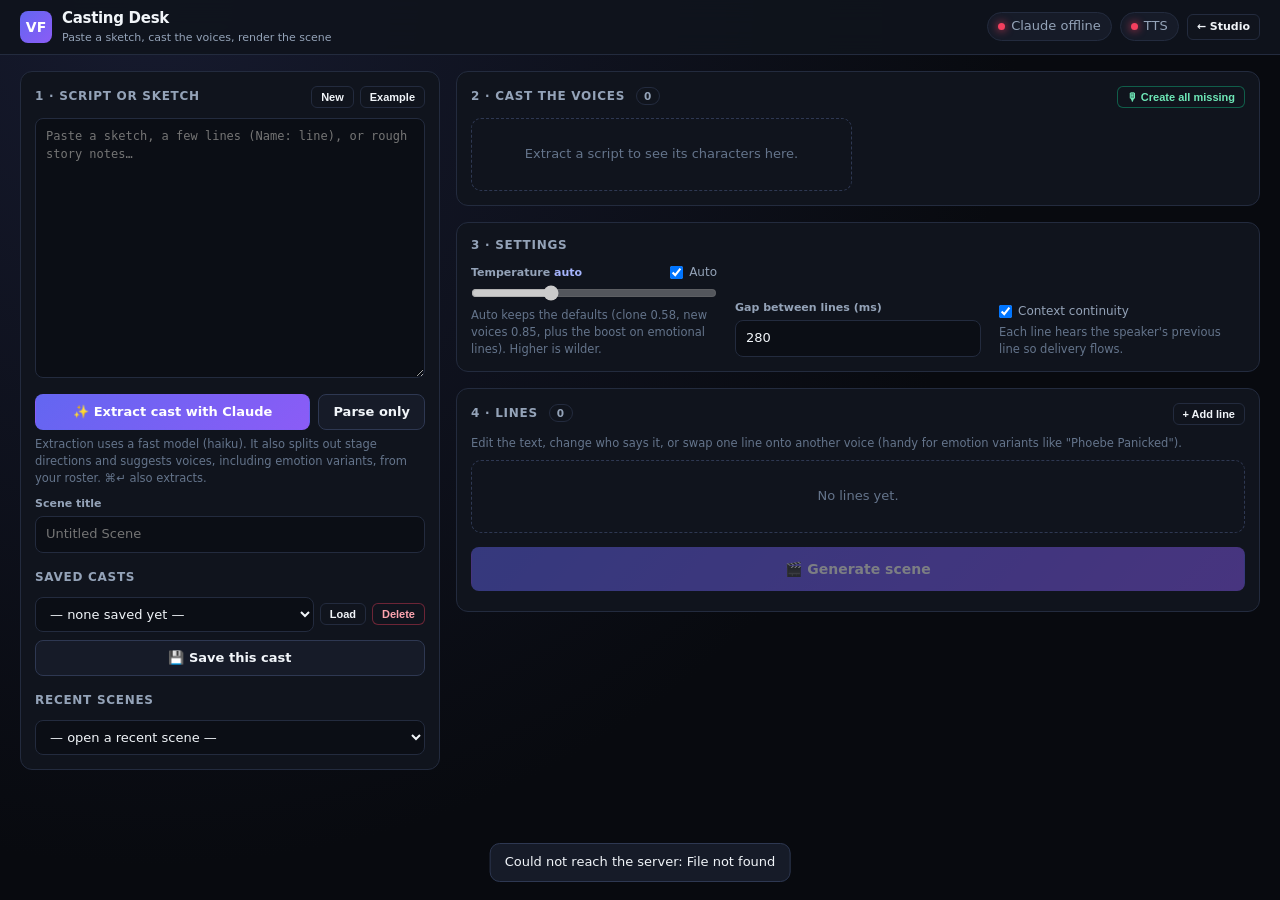
==== static/cast.html @ f184f30f "Casting Desk: pause/stop for previews, one preview at a time, mp4 clone input All play buttons share" ====
<!DOCTYPE html>
<html lang="en" class="dark">
<head>
  <meta charset="UTF-8" />
  <meta name="viewport" content="width=device-width, initial-scale=1.0" />
  <title>VoiceForge Casting Desk</title>
  <style>
    :root {
      --bg-base: #080a0f;
      --bg-panel: #10141d;
      --bg-card: #161b28;
      --bg-card-hover: #1c2233;
      --bg-input: #0b0e15;
      --border: #232b3e;
      --border-light: #2e3852;
      --text-main: #f1f5f9;
      --text-muted: #94a3b8;
      --text-dim: #64748b;
      --accent-indigo: #6366f1;
      --accent-violet: #8b5cf6;
      --accent-emerald: #10b981;
      --accent-amber: #f59e0b;
      --accent-rose: #f43f5e;
      --accent-cyan: #06b6d4;
    }
    * { box-sizing: border-box; margin: 0; padding: 0; }
    body {
      min-height: 100vh;
      font-family: -apple-system, BlinkMacSystemFont, "SF Pro Display", "Inter", system-ui, sans-serif;
      background: radial-gradient(circle at 12% 0%, #161a2e 0%, var(--bg-base) 60%) fixed;
      color: var(--text-main);
      font-size: 13px;
      line-height: 1.45;
      -webkit-font-smoothing: antialiased;
    }
    ::-webkit-scrollbar { width: 6px; height: 6px; }
    ::-webkit-scrollbar-thumb { background: #283147; border-radius: 999px; }

    header {
      position: sticky; top: 0; z-index: 40;
      min-height: 54px; display: flex; align-items: center; justify-content: space-between; gap: 12px;
      padding: 8px 20px; background: rgba(16, 20, 29, 0.92); backdrop-filter: blur(12px);
      border-bottom: 1px solid var(--border);
    }
    .brand { display: flex; align-items: center; gap: 10px; }
    .brand-icon {
      width: 32px; height: 32px; border-radius: 8px; display: flex; align-items: center; justify-content: center;
      background: linear-gradient(135deg, var(--accent-indigo), var(--accent-violet)); font-weight: 800; font-size: 14px; color: #fff;
    }
    .brand-title { font-size: 15px; font-weight: 700; letter-spacing: -0.02em; }
    .brand-sub { font-size: 11px; color: var(--text-muted); }
    .header-right { display: flex; align-items: center; gap: 8px; flex-wrap: wrap; justify-content: flex-end; }
    .pill {
      display: inline-flex; align-items: center; gap: 6px; padding: 4px 10px; border-radius: 999px;
      background: var(--bg-card); border: 1px solid var(--border); color: var(--text-muted); font-weight: 500; white-space: nowrap;
    }
    .dot { width: 7px; height: 7px; border-radius: 50%; background: var(--text-dim); }
    .dot.ok { background: var(--accent-emerald); box-shadow: 0 0 8px var(--accent-emerald); }
    .dot.bad { background: var(--accent-rose); box-shadow: 0 0 8px var(--accent-rose); }
    .dot.busy { background: var(--accent-amber); box-shadow: 0 0 8px var(--accent-amber); animation: pulse 0.8s infinite alternate; }
    @keyframes pulse { from { opacity: 0.35; } to { opacity: 1; } }

    main {
      display: grid; grid-template-columns: minmax(320px, 420px) 1fr; gap: 16px;
      padding: 16px 20px 96px; max-width: 1500px; margin: 0 auto;
    }
    @media (max-width: 900px) { main { grid-template-columns: 1fr; padding: 12px 16px 40px; } }
    .col { display: flex; flex-direction: column; gap: 16px; min-width: 0; }
    .panel { background: var(--bg-panel); border: 1px solid var(--border); border-radius: 12px; padding: 14px; }
    .panel-title {
      display: flex; align-items: center; justify-content: space-between; gap: 8px;
      font-size: 12px; font-weight: 700; text-transform: uppercase; letter-spacing: 0.06em; color: var(--text-muted); margin-bottom: 10px;
    }
    .sticky-col { position: sticky; top: 70px; }
    @media (max-width: 600px) { header { padding: 8px 16px; } .brand-sub { display: none; } }
    @media (max-width: 900px) { .sticky-col { position: static; } }

    textarea, input[type=text], input[type=number], select {
      width: 100%; background: var(--bg-input); border: 1px solid var(--border); color: var(--text-main);
      border-radius: 8px; padding: 8px 10px; font: inherit; outline: none;
    }
    textarea { resize: vertical; line-height: 1.5; }
    textarea:focus, input:focus, select:focus { border-color: var(--accent-indigo); }
    #scriptInput { min-height: 260px; font-family: ui-monospace, "SF Mono", Menlo, monospace; font-size: 12px; }
    label.field { display: block; font-size: 11px; color: var(--text-muted); margin: 10px 0 4px; font-weight: 600; }

    .btn {
      display: inline-flex; align-items: center; justify-content: center; gap: 6px; padding: 8px 14px; border-radius: 8px;
      font: inherit; font-weight: 600; cursor: pointer; border: 1px solid var(--border-light); background: var(--bg-card); color: var(--text-main);
      transition: all 0.14s; text-decoration: none; white-space: nowrap;
    }
    .btn:hover { border-color: var(--accent-indigo); background: rgba(99, 102, 241, 0.16); }
    .btn.primary { background: linear-gradient(135deg, var(--accent-indigo), var(--accent-violet)); border-color: transparent; color: #fff; }
    .btn.primary:hover { filter: brightness(1.1); }
    .btn.big { padding: 11px 18px; font-size: 14px; }
    .btn:disabled { opacity: 0.45; cursor: not-allowed; filter: none; }
    .btn-sm {
      padding: 4px 9px; border-radius: 6px; font-size: 11px; font-weight: 600; border: 1px solid var(--border);
      background: var(--bg-panel); color: var(--text-main); cursor: pointer; display: inline-flex; align-items: center; gap: 4px;
      white-space: nowrap; text-decoration: none; transition: all 0.14s;
    }
    .btn-sm:hover { border-color: var(--accent-indigo); background: rgba(99, 102, 241, 0.16); }
    .btn-sm.violet { border-color: rgba(139, 92, 246, 0.5); color: #c4b5fd; }
    .btn-sm.emerald { border-color: rgba(16, 185, 129, 0.45); color: #6ee7b7; }
    .btn-sm.rose { border-color: rgba(244, 63, 94, 0.4); color: #fda4af; }
    .btn-sm:disabled { opacity: 0.45; cursor: not-allowed; }
    .row { display: flex; gap: 8px; align-items: center; flex-wrap: wrap; }
    .row.tight { gap: 6px; }
    .muted { color: var(--text-muted); }
    .dim { color: var(--text-dim); font-size: 11.5px; }
    .grow { flex: 1; min-width: 0; }

    .cast-grid { display: grid; grid-template-columns: repeat(auto-fill, minmax(330px, 1fr)); gap: 12px; }
    .cast-card { background: var(--bg-card); border: 1px solid var(--border); border-radius: 10px; padding: 12px; display: flex; flex-direction: column; gap: 8px; }
    .cast-card.unset { border-color: rgba(245, 158, 11, 0.45); }
    .cast-card.ready { border-color: rgba(16, 185, 129, 0.35); }
    .cast-head { display: flex; gap: 8px; align-items: center; }
    .cast-name { font-size: 14px; font-weight: 700; background: transparent; border-color: transparent; padding: 4px 6px; }
    .cast-name:hover { border-color: var(--border); }
    .badge { font-size: 10.5px; padding: 2px 7px; border-radius: 999px; border: 1px solid var(--border); color: var(--text-muted); white-space: nowrap; }
    .badge.ok { color: #6ee7b7; border-color: rgba(16, 185, 129, 0.4); }
    .badge.warn { color: #fcd34d; border-color: rgba(245, 158, 11, 0.45); }
    .script-desc { font-size: 11.5px; color: var(--text-muted); font-style: italic; }
    .newvoice { border-top: 1px dashed var(--border-light); padding-top: 8px; display: flex; flex-direction: column; gap: 6px; }
    .newvoice textarea { min-height: 84px; font-size: 12px; }
    .improve-note { font-size: 11px; color: #c4b5fd; }
    .auditions { display: flex; flex-direction: column; gap: 4px; padding: 6px; border-radius: 8px; background: var(--bg-input); }
    .qc { font-size: 10.5px; padding: 0 6px; }
    .qc.ok { color: #6ee7b7; }
    .qc.bad { color: #fcd34d; }
    .seg-text { background: transparent; border-color: transparent; padding: 4px 6px; color: var(--text-muted); }
    .seg-text:hover, .seg-text:focus { border-color: var(--border); color: var(--text-main); }

    .settings-grid { display: grid; grid-template-columns: repeat(auto-fit, minmax(200px, 1fr)); gap: 12px 18px; align-items: end; }
    input[type=range] { width: 100%; accent-color: var(--accent-indigo); }
    .temp-val { font-variant-numeric: tabular-nums; font-weight: 700; color: #a5b4fc; }
    .check { display: inline-flex; align-items: center; gap: 6px; font-size: 12px; color: var(--text-muted); cursor: pointer; }

    .lines { display: flex; flex-direction: column; gap: 6px; }
    .line-row { display: grid; grid-template-columns: 28px 150px 1fr 170px auto; gap: 6px; align-items: center; }
    @media (max-width: 1100px) { .line-row { grid-template-columns: 24px 1fr auto; } .line-row .line-text { grid-column: 1 / -1; } .line-row .line-variant { grid-column: 2 / 3; } }
    .line-idx { color: var(--text-dim); font-size: 11px; text-align: right; font-variant-numeric: tabular-nums; }
    .line-row select, .line-row input { padding: 6px 8px; font-size: 12px; }
    .direction { font-size: 10.5px; color: #fcd34d; }

    .result { display: flex; flex-direction: column; gap: 10px; }
    audio { width: 100%; height: 36px; }
    .seg { display: grid; grid-template-columns: 28px 120px 1fr auto; gap: 8px; align-items: center; padding: 6px 8px; border-radius: 8px; background: var(--bg-card); }
    .seg .spk { font-weight: 700; font-size: 12px; overflow: hidden; text-overflow: ellipsis; white-space: nowrap; }
    .seg .txt { font-size: 12px; color: var(--text-muted); }
    .empty { padding: 26px; text-align: center; color: var(--text-dim); border: 1px dashed var(--border-light); border-radius: 10px; }
    .warn-box { padding: 8px 10px; border-radius: 8px; background: rgba(245, 158, 11, 0.1); border: 1px solid rgba(245, 158, 11, 0.35); color: #fcd34d; font-size: 12px; }
    .now-playing {
      position: fixed; right: 16px; bottom: 16px; z-index: 90; width: min(380px, calc(100vw - 32px));
      display: flex; align-items: center; gap: 10px; padding: 10px 12px; border-radius: 12px;
      background: var(--bg-card); border: 1px solid var(--border-light); box-shadow: 0 8px 30px rgba(0,0,0,0.45);
      transform: translateY(20px); opacity: 0; pointer-events: none; transition: all 0.18s;
    }
    .now-playing.show { transform: translateY(0); opacity: 1; pointer-events: auto; }
    .np-main { flex: 1; min-width: 0; }
    .np-label { font-size: 12px; font-weight: 600; overflow: hidden; text-overflow: ellipsis; white-space: nowrap; }
    .np-track { height: 6px; margin-top: 6px; border-radius: 999px; background: var(--bg-input); cursor: pointer; overflow: hidden; }
    .np-progress { height: 100%; width: 0; background: linear-gradient(90deg, var(--accent-indigo), var(--accent-violet)); }
    .toast {
      position: fixed; bottom: 18px; left: 50%; transform: translateX(-50%) translateY(20px); opacity: 0; pointer-events: none;
      background: var(--bg-card); border: 1px solid var(--border-light); padding: 9px 14px; border-radius: 10px; transition: all 0.2s; z-index: 99; max-width: 90vw;
    }
    .toast.show { opacity: 1; transform: translateX(-50%) translateY(0); }
    .spinner { width: 13px; height: 13px; border: 2px solid rgba(255,255,255,0.25); border-top-color: #fff; border-radius: 50%; animation: spin 0.7s linear infinite; display: inline-block; }
    @keyframes spin { to { transform: rotate(360deg); } }
  </style>
</head>
<body>
  <header>
    <div class="brand">
      <div class="brand-icon">VF</div>
      <div>
        <div class="brand-title">Casting Desk</div>
        <div class="brand-sub">Paste a sketch, cast the voices, render the scene</div>
      </div>
    </div>
    <div class="header-right">
      <span class="pill" id="claudePill" title="Claude is used to break down scripts and improve voice descriptions"><span class="dot" id="claudeDot"></span><span id="claudeText">Checking Claude…</span></span>
      <span class="pill"><span class="dot" id="ttsDot"></span><span id="ttsText">TTS</span></span>
      <a class="btn-sm" href="/">← Studio</a>
    </div>
  </header>

  <main>
    <!-- LEFT: script input + saved casts -->
    <div class="col">
      <div class="panel sticky-col">
        <div class="panel-title">
          <span>1 · Script or sketch</span>
          <span class="row tight">
            <button class="btn-sm" onclick="newDraft()" title="Clear everything and start a new scene">New</button>
            <button class="btn-sm" onclick="loadExample()">Example</button>
          </span>
        </div>
        <textarea id="scriptInput" placeholder="Paste a sketch, a few lines (Name: line), or rough story notes…"></textarea>
        <div class="row" style="margin-top: 10px;">
          <button class="btn primary grow" id="extractBtn" onclick="extractCast(true)">✨ Extract cast with Claude</button>
          <button class="btn" onclick="extractCast(false)" title="Offline: only understands `Name: line` scripts">Parse only</button>
        </div>
        <div class="dim" style="margin-top: 6px;">Extraction uses a fast model (<span id="extractModel">haiku</span>). It also splits out stage directions and suggests voices, including emotion variants, from your roster. ⌘↵ also extracts.</div>
        <div id="extractWarn" class="warn-box" style="display:none; margin-top: 8px;"></div>

        <label class="field">Scene title</label>
        <input type="text" id="sceneTitle" placeholder="Untitled Scene" />

        <div class="panel-title" style="margin-top: 16px;"><span>Saved casts</span></div>
        <div class="row tight">
          <select id="savedSelect" class="grow"><option value="">— none saved yet —</option></select>
          <button class="btn-sm" onclick="loadSavedCast()">Load</button>
          <button class="btn-sm rose" onclick="deleteSavedCast()">Delete</button>
        </div>
        <button class="btn" style="margin-top: 8px; width: 100%;" onclick="saveCast()">💾 Save this cast</button>

        <div class="panel-title" style="margin-top: 16px;"><span>Recent scenes</span></div>
        <select id="recentSelect" onchange="openRecentScene(this.value)"><option value="">— open a recent scene —</option></select>
      </div>
    </div>

    <!-- RIGHT: casting, settings, lines, result -->
    <div class="col">
      <div class="panel">
        <div class="panel-title">
          <span>2 · Cast the voices <span id="castCount" class="badge" style="margin-left: 6px;">0</span></span>
          <button class="btn-sm emerald" id="createAllBtn" onclick="createAllMissing()" title="Design and lock a voice for every uncast character that has a description">🎙 Create all missing</button>
        </div>
        <div id="castGrid" class="cast-grid"><div class="empty">Extract a script to see its characters here.</div></div>
      </div>

      <div class="panel">
        <div class="panel-title"><span>3 · Settings</span></div>
        <div class="settings-grid">
          <div>
            <div class="row" style="justify-content: space-between; margin-bottom: 4px;">
              <span class="muted" style="font-size: 11px; font-weight: 600;">Temperature <span class="temp-val" id="tempVal">auto</span></span>
              <label class="check"><input type="checkbox" id="tempAuto" checked onchange="syncTemp()" /> Auto</label>
            </div>
            <input type="range" id="tempSlider" min="0.3" max="1.2" step="0.01" value="0.58" oninput="syncTemp()" disabled />
            <div class="dim">Auto keeps the defaults (clone 0.58, new voices 0.85, plus the boost on emotional lines). Higher is wilder.</div>
          </div>
          <div>
            <label class="field" style="margin-top: 0;">Gap between lines (ms)</label>
            <input type="number" id="pauseMs" value="280" min="-2000" max="5000" step="20" />
          </div>
          <div>
            <label class="check"><input type="checkbox" id="continuity" checked /> Context continuity</label>
            <div class="dim">Each line hears the speaker's previous line so delivery flows.</div>
          </div>
        </div>
      </div>

      <div class="panel">
        <div class="panel-title">
          <span>4 · Lines <span id="lineCount" class="badge" style="margin-left: 6px;">0</span></span>
          <button class="btn-sm" onclick="addLine()">+ Add line</button>
        </div>
        <div class="dim" style="margin-bottom: 8px;">Edit the text, change who says it, or swap one line onto another voice (handy for emotion variants like "Phoebe Panicked").</div>
        <div id="linesList" class="lines"><div class="empty">No lines yet.</div></div>
        <div class="row" style="margin-top: 14px;">
          <button class="btn primary big grow" id="renderBtn" onclick="renderScene()">🎬 Generate scene</button>
        </div>
        <div id="renderHint" class="dim" style="margin-top: 6px;"></div>
      </div>

      <div class="panel" id="resultPanel" style="display: none;">
        <div class="panel-title">
          <span>5 · Result</span>
          <span class="row tight" id="resultLinks"></span>
        </div>
        <div class="result" id="resultBody"></div>
      </div>
    </div>
  </main>

  <div class="now-playing" id="nowPlaying">
    <button class="btn-sm" id="npToggle" onclick="player && player.ended ? (player.currentTime = 0, player.play()) : togglePlayback()" title="Pause / resume">⏸</button>
    <div class="np-main">
      <div class="row" style="justify-content: space-between; gap: 8px;"><span id="npLabel" class="np-label"></span><span id="npTime" class="dim"></span></div>
      <div class="np-track" onclick="seekNowPlaying(event)"><div class="np-progress" id="npProgress"></div></div>
    </div>
    <button class="btn-sm rose" onclick="stopPlayback()" title="Stop (Esc)">⏹</button>
  </div>
  <div class="toast" id="toast"></div>

  <script>
    const CLONE_PREVIEW_TEXT = "Right, so here's the thing. I wasn't going to say anything, but honestly? I can't keep pretending this is fine.";
    const DEFAULT_SAMPLE = "Keep your eyes sharp. Nothing in this sector is what it seems, and we only get one shot at this.";
    const state = {
      roster: [],          // locked voices from /api/characters
      cast: [],            // {key, scriptName, name, description, voiceId, newVoice: {open, description, sample, notes, busy}}
      lines: [],           // {speaker (cast key), text, direction, variantId}
      saved: [],
      scene: null,
    };
    let player = null;
    let claudeOk = false;

    function $(id) { return document.getElementById(id); }
    function newVoiceState(open, description) {
      return { open, description: description || '', sample: '', notes: '', busy: false, prev: null, auditions: [] };
    }
    function escapeHtml(str) {
      return String(str ?? '').replace(/[&<>"']/g, ch => ({ '&': '&amp;', '<': '&lt;', '>': '&gt;', '"': '&quot;', "'": '&#39;' }[ch]));
    }
    function toast(msg, ms = 3200) {
      const t = $('toast'); t.textContent = msg; t.classList.add('show');
      clearTimeout(toast._t); toast._t = setTimeout(() => t.classList.remove('show'), ms);
    }
    async function api(path, opts = {}) {
      const res = await fetch(path, { headers: { 'Content-Type': 'application/json' }, ...opts });
      let data = null;
      try { data = await res.json(); } catch (e) { /* non-JSON */ }
      if (!res.ok) {
        const detail = data && data.detail ? (typeof data.detail === 'string' ? data.detail : JSON.stringify(data.detail)) : res.statusText;
        throw new Error(detail);
      }
      return data;
    }
    // One shared preview player: pressing the same ▶ again pauses/resumes, any other ▶ stops the current one.
    let playerUrl = null;
    function play(url, label = '') {
      if (player && playerUrl === url && !player.ended) {
        if (player.paused) player.play(); else player.pause();
        return;
      }
      stopPlayback();
      const sceneAudio = $('sceneAudio');
      if (sceneAudio && !sceneAudio.paused) sceneAudio.pause();
      playerUrl = url;
      player = new Audio(url + (url.includes('?') ? '' : '?t=' + Date.now()));
      player.dataset.label = label || nowPlayingLabel(url);
      ['play', 'pause', 'ended', 'timeupdate', 'loadedmetadata'].forEach(ev => player.addEventListener(ev, updateNowPlaying));
      player.play().catch(e => toast('Could not play: ' + e.message));
    }
    function stopPlayback() {
      if (player) { player.pause(); player.src = ''; }
      player = null; playerUrl = null;
      updateNowPlaying();
    }
    function togglePlayback() { if (player) { if (player.paused) player.play(); else player.pause(); } }
    function nowPlayingLabel(url) {
      const v = state.roster.find(c => c.url === url);
      if (v) return v.name + ' · reference clip';
      const c = state.cast.find(x => x.previewUrl === url);
      if (c) return c.name + ' · preview';
      const seg = state.scene && state.scene.segments.find(x => x.take_url === url);
      if (seg) return `Line ${seg.index} · ${seg.speaker}`;
      return 'Preview';
    }
    function fmtTime(t) { t = Math.max(0, t || 0); return Math.floor(t / 60) + ':' + String(Math.floor(t % 60)).padStart(2, '0'); }
    function updateNowPlaying() {
      const bar = $('nowPlaying');
      if (!player) { bar.classList.remove('show'); return; }
      bar.classList.add('show');
      $('npToggle').textContent = player.paused ? '▶' : '⏸';
      $('npLabel').textContent = player.dataset.label;
      $('npTime').textContent = `${fmtTime(player.currentTime)} / ${fmtTime(player.duration)}`;
      $('npProgress').style.width = player.duration ? (player.currentTime / player.duration * 100) + '%' : '0%';
      if (player.ended) $('npToggle').textContent = '↻';
    }
    function seekNowPlaying(e) {
      if (!player || !player.duration) return;
      const r = e.currentTarget.getBoundingClientRect();
      player.currentTime = (e.clientX - r.left) / r.width * player.duration;
    }
    document.addEventListener('keydown', e => {
      if (e.key === 'Escape' && player) stopPlayback();
    });
    function voiceById(id) { return state.roster.find(c => c.id === id); }
    function castByKey(key) { return state.cast.find(c => c.key === key); }
    function tempValue() { return $('tempAuto').checked ? null : parseFloat($('tempSlider').value); }
    function syncTemp() {
      const auto = $('tempAuto').checked;
      $('tempSlider').disabled = auto;
      $('tempVal').textContent = auto ? 'auto' : parseFloat($('tempSlider').value).toFixed(2);
    }

    // Remember which voice each script name was last cast as
    function rememberedVoice(name) {
      try { return JSON.parse(localStorage.getItem('vf_cast_memory') || '{}')[name.toLowerCase()] || ''; } catch (e) { return ''; }
    }
    function rememberVoice(name, voiceId) {
      try {
        const m = JSON.parse(localStorage.getItem('vf_cast_memory') || '{}');
        if (voiceId) m[name.toLowerCase()] = voiceId;
        localStorage.setItem('vf_cast_memory', JSON.stringify(m));
      } catch (e) { /* storage unavailable */ }
    }

    // ---------------------------------------------------------------- status
    async function loadStatus() {
      try {
        const s = await api('/api/cast/claude-status');
        claudeOk = s.available;
        $('claudeDot').className = 'dot ' + (s.available ? 'ok' : 'bad');
        $('claudeText').textContent = s.available ? `Claude ready (${s.via})` : 'Claude offline';
        $('claudePill').title = s.detail || '';
        if (s.extract_model) $('extractModel').textContent = s.extract_model;
      } catch (e) {
        $('claudeDot').className = 'dot bad'; $('claudeText').textContent = 'Claude offline';
      }
      try {
        const st = await api('/api/health');
        $('ttsDot').className = 'dot ok';
        $('ttsText').textContent = 'TTS: ' + (st.active_model_id || st.active_model || 'idle');
      } catch (e) { $('ttsDot').className = 'dot bad'; }
    }
    async function loadRoster() {
      const d = await api('/api/characters');
      state.roster = d.characters || [];
    }
    async function loadSaved() {
      const d = await api('/api/casts');
      state.saved = d.casts || [];
      const sel = $('savedSelect');
      sel.innerHTML = state.saved.length
        ? state.saved.map(c => `<option value="${c.id}">${escapeHtml(c.name)} · ${escapeHtml(c.updated_at || '')}</option>`).join('')
        : '<option value="">— none saved yet —</option>';
    }

    // --------------------------------------------------------------- extract
    async function extractCast(useClaude) {
      const script = $('scriptInput').value.trim();
      if (!script) { toast('Paste a script first.'); return; }
      const btn = $('extractBtn');
      btn.disabled = true;
      const label = btn.innerHTML;
      const started = Date.now();
      const tick = useClaude ? setInterval(() => {
        btn.innerHTML = `<span class="spinner"></span> Claude is reading the script… ${Math.round((Date.now() - started) / 1000)}s`;
      }, 500) : null;
      $('extractWarn').style.display = 'none';
      try {
        await loadRoster();
        const d = await api('/api/cast/extract', { method: 'POST', body: JSON.stringify({ script, use_claude: useClaude }) });
        if (d.warning) { $('extractWarn').textContent = d.warning; $('extractWarn').style.display = 'block'; }
        if (!$('sceneTitle').value.trim() || $('sceneTitle').dataset.auto === '1') {
          $('sceneTitle').value = d.title || ''; $('sceneTitle').dataset.auto = '1';
        }
        state.cast = d.characters.map(c => {
          const voiceId = rememberedVoice(c.name) && voiceById(rememberedVoice(c.name)) ? rememberedVoice(c.name) : (c.suggested_voice_id || '');
          return {
            key: c.name, scriptName: c.name, name: c.name, description: c.description || '', voiceId,
            newVoice: newVoiceState(!voiceId, c.description),
          };
        });
        state.lines = d.lines.map(l => ({ speaker: l.speaker, text: l.text, direction: l.direction || '', variantId: l.variant_voice_id || '' }));
        // Map speakers to cast keys case-insensitively; drop variants that just repeat the cast voice
        let variants = 0;
        state.lines.forEach(l => {
          const c = state.cast.find(x => x.key.toLowerCase() === l.speaker.toLowerCase());
          if (c) l.speaker = c.key;
          if (l.variantId && (!voiceById(l.variantId) || (c && l.variantId === c.voiceId))) l.variantId = '';
          if (l.variantId) variants++;
        });
        if (variants) setTimeout(() => toast(`Matched ${variants} line${variants === 1 ? '' : 's'} to emotion variants. Check the Lines list.`, 4500), 3300);
        renderAll();
        toast(`Found ${state.cast.length} characters and ${state.lines.length} lines` + (d.via === 'parser' ? ' (built-in parser)' : ''));
      } catch (e) {
        toast('Extract failed: ' + e.message, 6000);
      } finally {
        if (tick) clearInterval(tick);
        btn.disabled = false; btn.innerHTML = label;
      }
    }

    // ----------------------------------------------------------------- cast
    function voiceOptions(selected, includeNew = true, emptyLabel = '— choose a voice —', nameHint = '') {
      const opts = [`<option value="">${emptyLabel}</option>`];
      if (includeNew) opts.push(`<option value="__new__" ${selected === '__new__' ? 'selected' : ''}>➕ New voice…</option>`);
      const opt = v => `<option value="${v.id}" ${v.id === selected ? 'selected' : ''}>${escapeHtml(v.name)}</option>`;
      const sorted = [...state.roster].sort((a, b) => a.name.localeCompare(b.name));
      const hint = (nameHint || '').trim().toLowerCase().split(/\s+/)[0];
      const matching = hint ? sorted.filter(v => v.name.toLowerCase().split(/[\s(]+/)[0] === hint) : [];
      if (matching.length) {
        opts.push(`<optgroup label="Named ${escapeHtml(nameHint.split(/\s+/)[0])}">${matching.map(opt).join('')}</optgroup>`);
        opts.push(`<optgroup label="All voices">${sorted.filter(v => !matching.includes(v)).map(opt).join('')}</optgroup>`);
      } else {
        sorted.forEach(v => opts.push(opt(v)));
      }
      return opts.join('');
    }
    function linesFor(key) { return state.lines.filter(l => l.speaker === key); }

    function renderCast() {
      $('castCount').textContent = state.cast.length;
      const grid = $('castGrid');
      if (!state.cast.length) { grid.innerHTML = '<div class="empty">Extract a script to see its characters here.</div>'; return; }
      grid.innerHTML = state.cast.map((c, i) => {
        const v = voiceById(c.voiceId);
        const n = linesFor(c.key).length;
        const nv = c.newVoice;
        const showNew = nv.open || !v;
        return `
        <div class="cast-card ${v ? 'ready' : 'unset'}">
          <div class="cast-head">
            <input type="text" class="cast-name grow" value="${escapeHtml(c.name)}" title="Rename this character in the scene" onchange="renameCast(${i}, this.value)" />
            <span class="badge">${n} line${n === 1 ? '' : 's'}</span>
            <span class="badge ${v ? 'ok' : 'warn'}">${v ? 'cast' : 'needs voice'}</span>
            <button class="btn-sm rose" title="Remove this character and their lines" onclick="removeCast(${i})">✕</button>
          </div>
          ${c.description ? `<div class="script-desc">From the script: ${escapeHtml(c.description)}</div>` : ''}
          <div class="row tight">
            <select class="grow" onchange="pickVoice(${i}, this.value)">${voiceOptions(v ? c.voiceId : (showNew ? '__new__' : ''), true, undefined, c.name)}</select>
            ${v && c.previewUrl
              ? `<button class="btn-sm" onclick="play('${c.previewUrl}')" title="Play a freshly generated line in the cloned voice">▶ Preview</button>
                 <button class="btn-sm" onclick="play('${v.url}')" title="Play the original reference clip from your file">▶ Original</button>`
              : `<button class="btn-sm" ${v ? '' : 'disabled'} onclick="play('${v ? v.url : ''}')" title="Play this voice's reference clip">▶ Preview</button>`}
          </div>
          ${v ? `
          <div class="row tight">
            <span class="dim grow" title="${escapeHtml(v.description || '')}">${escapeHtml((v.description || '').slice(0, 90))}${(v.description || '').length > 90 ? '…' : ''}</span>
            <button class="btn-sm" onclick="tryLine(${i}, this)" ${n ? '' : 'disabled'} title="Speak this character's first line in the chosen voice">🗣 Try line</button>
            <button class="btn-sm" onclick="renameVoice('${v.id}')" title="Rename the saved voice in your roster">✏️ Rename voice</button>
          </div>` : ''}
          ${showNew ? `
          <div class="newvoice">
            <label class="field" style="margin: 0;">New voice description</label>
            <textarea oninput="state.cast[${i}].newVoice.description = this.value" placeholder="e.g. 30s woman, Glaswegian, sharp and sarcastic, talks fast">${escapeHtml(nv.description)}</textarea>
            <label class="field" style="margin: 0;">Reference line it speaks (optional)</label>
            <input type="text" oninput="state.cast[${i}].newVoice.sample = this.value" value="${escapeHtml(nv.sample)}" placeholder="${escapeHtml(DEFAULT_SAMPLE)}" />
            ${nv.notes ? `<div class="improve-note">✨ ${escapeHtml(nv.notes)} ${nv.prev ? `<a href="#" onclick="undoImprove(${i}); return false;" style="color: #a5b4fc;">↩ Undo</a>` : ''}</div>` : ''}
            ${nv.auditions.length ? `<div class="auditions">${nv.auditions.map((t, k) => `
              <div class="row tight audition">
                <span class="dim grow">Take ${k + 1} · ${t.metrics ? t.metrics.duration_sec + 's' : ''}</span>
                <button class="btn-sm" onclick="play('${t.url}')">▶ Play</button>
                <button class="btn-sm emerald" onclick="lockAudition(${i}, ${k}, this)" ${nv.busy ? 'disabled' : ''}>🔒 Use this one</button>
              </div>`).join('')}</div>` : ''}
            <div class="row tight">
              <button class="btn-sm violet" onclick="improveVoice(${i}, this)" ${nv.busy ? 'disabled' : ''} title="Optional: a strong Claude model rewrites the description for more emotion and writes a lively reference line">✨ Improve for emotion</button>
              <button class="btn-sm emerald" onclick="createVoice(${i}, this)" ${nv.busy ? 'disabled' : ''} title="Design one take and lock it straight away">🎙 Create voice</button>
              <button class="btn-sm" onclick="auditionVoice(${i}, this)" ${nv.busy ? 'disabled' : ''} title="Design 3 different takes from this description, then keep the one you like">🎧 Audition 3</button>
              <label class="btn-sm" title="Clone this character from your own recording (wav, mp3, m4a, mp4…). Long files are trimmed to the best 6-12s automatically." ${nv.busy ? 'style="opacity:0.45; pointer-events:none;"' : ''}>📁 Clone from file<input type="file" accept="audio/*,video/mp4,.wav,.mp3,.m4a,.mp4,.mov,.flac,.ogg,.aac" style="display:none" onchange="cloneFromFile(${i}, this)" /></label>
              ${v ? `<button class="btn-sm" onclick="state.cast[${i}].newVoice.open = false; renderCast()">Cancel</button>` : ''}
            </div>
          </div>` : `<div><button class="btn-sm" onclick="state.cast[${i}].newVoice.open = true; renderCast()">➕ Make a new voice instead</button></div>`}
        </div>`;
      }).join('');
    }

    function pickVoice(i, value) {
      const c = state.cast[i];
      if (value === '__new__') { c.newVoice.open = true; c.voiceId = ''; }
      else { c.voiceId = value; c.previewUrl = ''; c.newVoice.open = !value; if (value) rememberVoice(c.scriptName, value); }
      renderAll();
    }
    function renameCast(i, value) {
      const c = state.cast[i];
      const name = value.trim();
      if (!name) { renderCast(); return; }
      if (state.cast.some((x, j) => j !== i && x.name.toLowerCase() === name.toLowerCase())) {
        toast('Another character already has that name. Merging lines into them.');
        const target = state.cast.find((x, j) => j !== i && x.name.toLowerCase() === name.toLowerCase());
        state.lines.forEach(l => { if (l.speaker === c.key) l.speaker = target.key; });
        state.cast.splice(i, 1);
      } else {
        c.name = name;
      }
      renderAll();
    }
    function removeCast(i) {
      const c = state.cast[i];
      const n = linesFor(c.key).length;
      if (n && !confirm(`Remove ${c.name} and their ${n} line${n === 1 ? '' : 's'}?`)) return;
      state.lines = state.lines.filter(l => l.speaker !== c.key);
      state.cast.splice(i, 1);
      renderAll();
    }
    async function renameVoice(voiceId) {
      const v = voiceById(voiceId);
      const name = prompt('Rename this saved voice in your roster:', v ? v.name : '');
      if (!name || !name.trim()) return;
      try {
        const d = await api(`/api/characters/${voiceId}`, { method: 'PATCH', body: JSON.stringify({ name: name.trim() }) });
        state.roster = d.characters;
        renderAll();
        toast('Voice renamed.');
      } catch (e) { toast('Rename failed: ' + e.message); }
    }
    async function improveVoice(i, btn) {
      const c = state.cast[i];
      const nv = c.newVoice;
      nv.busy = true; btn.innerHTML = '<span class="spinner"></span> Improving…'; btn.disabled = true;
      try {
        const d = await api('/api/cast/improve-description', {
          method: 'POST',
          body: JSON.stringify({ name: c.name, description: nv.description || c.description, lines: linesFor(c.key).map(l => l.text) }),
        });
        nv.prev = { description: nv.description, sample: nv.sample };
        nv.description = d.description; nv.sample = d.sample_text; nv.notes = d.notes || 'Description improved.';
        toast('Description improved. Review it, then create the voice.');
      } catch (e) { toast('Improve failed: ' + e.message, 6000); }
      nv.busy = false; renderCast();
    }
    async function createVoice(i, btn, quiet = false) {
      const c = state.cast[i];
      const nv = c.newVoice;
      const instruct = (nv.description || '').trim();
      if (!instruct) { toast('Write a description for the new voice first.'); return; }
      nv.busy = true;
      if (btn) { btn.innerHTML = '<span class="spinner"></span> Designing voice…'; btn.disabled = true; }
      setTts(true, 'Designing ' + c.name);
      try {
        const d = await api('/api/characters/design-and-lock', {
          method: 'POST',
          body: JSON.stringify({ name: c.name, instruct, sample_text: (nv.sample || '').trim() || DEFAULT_SAMPLE, temperature: tempValue() }),
        });
        state.roster = d.characters;
        c.voiceId = d.character.id;
        nv.open = false; nv.notes = ''; nv.prev = null; nv.auditions = [];
        rememberVoice(c.scriptName, c.voiceId);
        if (!quiet) play(d.character.url);
        toast(`Created and locked "${d.character.name}". Playing it now.`);
      } catch (e) { toast('Create failed: ' + e.message, 6000); }
      nv.busy = false; setTts(false); renderAll();
    }
    async function createAllMissing() {
      const todo = state.cast.filter(c => !voiceById(c.voiceId) && (c.newVoice.description || '').trim());
      const skipped = state.cast.filter(c => !voiceById(c.voiceId) && !(c.newVoice.description || '').trim());
      if (!todo.length) { toast(skipped.length ? 'Write a description for the uncast characters first.' : 'Everyone already has a voice.'); return; }
      for (const c of todo) {
        toast(`Designing ${c.name} (${todo.indexOf(c) + 1}/${todo.length})…`, 60000);
        await createVoice(state.cast.indexOf(c), null, true);
      }
      toast(`Created ${todo.length} voice${todo.length === 1 ? '' : 's'}.` + (skipped.length ? ` Still need a description: ${skipped.map(c => c.name).join(', ')}.` : ''));
    }
    function undoImprove(i) {
      const nv = state.cast[i].newVoice;
      if (!nv.prev) return;
      nv.description = nv.prev.description; nv.sample = nv.prev.sample; nv.prev = null; nv.notes = '';
      renderCast();
    }
    async function auditionVoice(i, btn) {
      const c = state.cast[i];
      const nv = c.newVoice;
      const instruct = (nv.description || '').trim();
      if (!instruct) { toast('Write a description for the new voice first.'); return; }
      nv.busy = true; nv.auditions = [];
      btn.innerHTML = '<span class="spinner"></span> Take 1/3…'; btn.disabled = true;
      try {
        for (let k = 0; k < 3; k++) {
          btn.innerHTML = `<span class="spinner"></span> Take ${k + 1}/3…`;
          setTts(true, `Auditioning ${c.name} ${k + 1}/3`);
          const d = await api('/api/synthesize', {
            method: 'POST',
            body: JSON.stringify({
              model_id: 'qwen3_voicedesign', text: (nv.sample || '').trim() || DEFAULT_SAMPLE, instruct,
              temperature: tempValue(), seed: Math.floor(Math.random() * 1e9),
            }),
          });
          nv.auditions.push(d.take);
        }
        toast('3 takes ready. Play them and keep your favourite.');
      } catch (e) { toast('Audition failed: ' + e.message, 6000); }
      nv.busy = false; setTts(false); renderCast();
    }
    async function cloneFromFile(i, input) {
      const file = input.files && input.files[0];
      if (!file) return;
      const c = state.cast[i];
      const nv = c.newVoice;
      const voiceName = prompt(`Name for the voice cloned from "${file.name}":`, c.name);
      if (voiceName === null || !voiceName.trim()) { input.value = ''; return; }
      const transcript = prompt(`Optional: type exactly what is said in the clip (more accurate than auto-transcribe). Leave blank to auto-transcribe.`, '');
      if (transcript === null) { input.value = ''; return; }
      const form = new FormData();
      form.append('name', voiceName.trim());
      form.append('description', (nv.description || '').trim() || `Cloned from ${file.name}`);
      if (transcript.trim()) form.append('ref_text', transcript.trim());
      form.append('file', file);
      nv.busy = true; renderCast();
      setTts(true, 'Cloning ' + c.name);
      try {
        const res = await fetch('/api/characters/upload', { method: 'POST', body: form });
        const d = await res.json();
        if (!res.ok) throw new Error(d.detail || res.statusText);
        state.roster = d.characters;
        c.voiceId = d.character.id;
        nv.open = false; nv.notes = ''; nv.prev = null; nv.auditions = [];
        rememberVoice(c.scriptName, c.voiceId);
        toast(`Cloned "${d.character.name}". Generating a preview line…`, 60000);
        // Preview with new speech in the cloned voice, not a playback of the uploaded clip
        const firstLine = linesFor(c.key)[0];
        const previewText = firstLine && firstLine.text.trim().length > 12 ? firstLine.text.trim() : CLONE_PREVIEW_TEXT;
        setTts(true, 'Previewing ' + d.character.name);
        let p;
        try {
          p = await api('/api/synthesize', {
            method: 'POST',
            body: JSON.stringify({ model_id: 'qwen3_clone', character_id: d.character.id, text: previewText, temperature: tempValue() }),
          });
        } catch (e) {
          toast(`Cloned "${d.character.name}", but the preview line failed: ${e.message}`, 7000);
          return;
        }
        c.previewUrl = p.take.url;
        play(c.previewUrl);
        toast(`Cloned "${d.character.name}" and playing a fresh preview. ▶ Original plays your file (heard: "${(d.character.ref_text || '').slice(0, 60)}").`, 7000);
      } catch (e) { toast('Clone failed: ' + e.message, 6000); }
      finally { nv.busy = false; setTts(false); renderAll(); }
    }
    async function lockAudition(i, k, btn) {
      const c = state.cast[i];
      const nv = c.newVoice;
      const take = nv.auditions[k];
      btn.innerHTML = '<span class="spinner"></span>'; btn.disabled = true;
      try {
        const d = await api('/api/characters/from-take', {
          method: 'POST',
          body: JSON.stringify({ take_id: take.id, name: c.name, description: nv.description.trim() }),
        });
        state.roster = d.characters;
        c.voiceId = d.character.id;
        nv.open = false; nv.notes = ''; nv.prev = null; nv.auditions = [];
        rememberVoice(c.scriptName, c.voiceId);
        toast(`Locked take ${k + 1} as "${d.character.name}".`);
      } catch (e) { toast('Lock failed: ' + e.message, 6000); }
      renderAll();
    }
    async function tryLine(i, btn) {
      const c = state.cast[i];
      const line = linesFor(c.key)[0];
      if (!line || !c.voiceId) return;
      btn.innerHTML = '<span class="spinner"></span>'; btn.disabled = true;
      setTts(true, c.name + ' trying a line');
      try {
        const d = await api('/api/synthesize', {
          method: 'POST',
          body: JSON.stringify({ model_id: 'qwen3_clone', character_id: c.voiceId, text: line.text, temperature: tempValue() }),
        });
        play(d.take.url);
      } catch (e) { toast('Try line failed: ' + e.message, 6000); }
      setTts(false); renderCast();
    }
    function setTts(busy, label = '') {
      $('ttsDot').className = 'dot ' + (busy ? 'busy' : 'ok');
      if (busy) $('ttsText').textContent = label + '…'; else loadStatus();
    }

    // ---------------------------------------------------------------- lines
    function renderLines() {
      $('lineCount').textContent = state.lines.length;
      const list = $('linesList');
      if (!state.lines.length) { list.innerHTML = '<div class="empty">No lines yet.</div>'; updateRenderHint(); return; }
      const speakerOpts = sel => state.cast.map(c => `<option value="${escapeHtml(c.key)}" ${c.key === sel ? 'selected' : ''}>${escapeHtml(c.name)}</option>`).join('');
      list.innerHTML = state.lines.map((l, i) => `
        <div class="line-row">
          <span class="line-idx">${i + 1}</span>
          <select onchange="state.lines[${i}].speaker = this.value; renderCast(); updateRenderHint()">${speakerOpts(l.speaker)}</select>
          <div class="line-text">
            <input type="text" value="${escapeHtml(l.text)}" oninput="state.lines[${i}].text = this.value" />
            ${l.direction ? `<div class="direction">(${escapeHtml(l.direction)})</div>` : ''}
          </div>
          <select class="line-variant" title="Use a different voice for just this line" onchange="state.lines[${i}].variantId = this.value">${voiceOptions(l.variantId, false, '↳ cast voice', castByKey(l.speaker) ? castByKey(l.speaker).name : '')}</select>
          <span class="row tight">
            <button class="btn-sm" title="Hear just this line in its voice" onclick="previewLine(${i}, this)">▶</button>
            <button class="btn-sm" title="Move up" onclick="moveLine(${i}, -1)">↑</button>
            <button class="btn-sm rose" title="Delete line" onclick="state.lines.splice(${i}, 1); renderAll()">✕</button>
          </span>
        </div>`).join('');
      updateRenderHint();
    }
    async function previewLine(i, btn) {
      const l = state.lines[i];
      const c = castByKey(l.speaker);
      const voiceId = l.variantId || (c && c.voiceId);
      if (!voiceId || !voiceById(voiceId)) { toast('Give this character a voice first.'); return; }
      if (!l.text.trim()) return;
      const key = voiceId + '|' + l.text.trim() + '|' + tempValue();
      if (l.preview && l.preview.key === key) { play(l.preview.url); return; }
      btn.innerHTML = '<span class="spinner"></span>'; btn.disabled = true;
      setTts(true, 'Line ' + (i + 1));
      try {
        const d = await api('/api/synthesize', {
          method: 'POST',
          body: JSON.stringify({ model_id: 'qwen3_clone', character_id: voiceId, text: l.text.trim(), temperature: tempValue() }),
        });
        l.preview = { key, url: d.take.url };
        play(d.take.url);
      } catch (e) { toast('Preview failed: ' + e.message, 6000); }
      btn.innerHTML = '▶'; btn.disabled = false;
      setTts(false);
    }
    function moveLine(i, dir) {
      const j = i + dir;
      if (j < 0 || j >= state.lines.length) return;
      [state.lines[i], state.lines[j]] = [state.lines[j], state.lines[i]];
      renderLines();
    }
    function addLine() {
      if (!state.cast.length) {
        state.cast.push({ key: 'Narrator', scriptName: 'Narrator', name: 'Narrator', description: '', voiceId: '', newVoice: newVoiceState(true, '') });
      }
      state.lines.push({ speaker: state.cast[0].key, text: '', direction: '', variantId: '' });
      renderAll();
    }
    function uncastSpeakers() {
      const used = new Set(state.lines.filter(l => !l.variantId).map(l => l.speaker));
      return state.cast.filter(c => used.has(c.key) && !voiceById(c.voiceId));
    }
    function updateRenderHint() {
      const missing = uncastSpeakers();
      $('renderBtn').disabled = !state.lines.length || missing.length > 0;
      $('renderHint').textContent = !state.lines.length ? '' : missing.length
        ? 'Still needs a voice: ' + missing.map(c => c.name).join(', ')
        : `${state.lines.length} lines, ${new Set(state.lines.map(l => l.speaker)).size} speakers. Rendering takes a little while; the first line loads the clone model.`;
    }
    function renderAll() { renderCast(); renderLines(); }

    // --------------------------------------------------------------- render
    function buildSceneRequest() {
      const cast = {};
      const lines = [];
      state.lines.forEach(l => {
        const c = castByKey(l.speaker);
        if (!c || !l.text.trim()) return;
        let speaker = c.name;
        let voiceId = c.voiceId;
        if (l.variantId && l.variantId !== c.voiceId) {
          const v = voiceById(l.variantId);
          // "Phoebe Panicked" on Phoebe's line reads as "Phoebe (Panicked)"
          let label = v ? v.name : 'variant';
          if (label.toLowerCase().startsWith(c.name.toLowerCase() + ' ')) label = label.slice(c.name.length + 1);
          speaker = `${c.name} (${label})`;
          voiceId = l.variantId;
        }
        cast[speaker] = { character_id: voiceId };
        lines.push({ speaker, text: l.text.trim() });
      });
      return {
        title: $('sceneTitle').value.trim() || 'Untitled Scene',
        cast, lines,
        default_pause_ms: parseInt($('pauseMs').value || '280', 10),
        temperature: tempValue(),
        context_continuity: $('continuity').checked,
      };
    }
    async function renderScene() {
      const req = buildSceneRequest();
      if (!req.lines.length) { toast('No lines to render.'); return; }
      state.cast.forEach(c => rememberVoice(c.scriptName, c.voiceId));
      const btn = $('renderBtn');
      btn.disabled = true;
      const started = Date.now();
      const tick = setInterval(() => { btn.innerHTML = `<span class="spinner"></span> Rendering ${req.lines.length} lines… ${Math.round((Date.now() - started) / 1000)}s`; }, 500);
      setTts(true, 'Rendering scene');
      try {
        const d = await api('/api/scenes/render', { method: 'POST', body: JSON.stringify(req) });
        state.roster = d.characters || state.roster;
        state.scene = d.scene;
        showResult(true);
        loadRecentScenes();
        toast(`Scene ready: ${d.scene.duration_sec}s, rendered in ${d.scene.elapsed_sec}s.`);
      } catch (e) {
        toast('Render failed: ' + e.message, 7000);
      } finally {
        clearInterval(tick);
        btn.innerHTML = '🎬 Generate scene';
        setTts(false);
        updateRenderHint();
      }
    }
    function qcNote(index) {
      const r = state.qc && state.qc.scene_id === state.scene.id ? state.qc.lines.find(x => x.index === index) : null;
      if (!r) return '';
      return r.issues.length
        ? `<div class="qc bad" title="Whisper heard: ${escapeHtml(r.heard)}">⚠ ${escapeHtml(r.issues.join('; '))} · ${Math.round(r.match * 100)}% match · heard "${escapeHtml(r.heard.slice(0, 70))}"</div>`
        : `<div class="qc ok" title="Whisper heard: ${escapeHtml(r.heard)}">✓ ${Math.round(r.match * 100)}% match</div>`;
    }
    async function checkScene(btn) {
      const s = state.scene;
      btn.innerHTML = '<span class="spinner"></span> Checking…'; btn.disabled = true;
      try {
        state.qc = await api(`/api/scenes/${s.id}/check`, { method: 'POST' });
        showResult(false, false);
        const n = state.qc.flagged.length;
        toast(n ? `${n} line${n === 1 ? '' : 's'} worth a listen. Re-roll flagged to redo them.` : 'All lines match the script.', 5000);
      } catch (e) { toast('Check failed: ' + e.message, 6000); showResult(false, false); }
    }
    async function rerollFlagged(btn) {
      const flagged = state.qc ? [...state.qc.flagged] : [];
      for (const idx of flagged) {
        const b = [...document.querySelectorAll('.seg')][idx - 1]?.querySelector('.violet');
        if (b) await rerollLine(idx, b, true);
      }
      state.qc = null;
      showResult(false, false);
      toast(`Re-rolled ${flagged.length} line${flagged.length === 1 ? '' : 's'}. Run Check lines again to confirm.`, 5000);
    }
    function showResult(autoplay, scroll = autoplay) {
      const s = state.scene;
      if (!s) return;
      $('resultPanel').style.display = 'block';
      $('resultLinks').innerHTML = `
        <a class="btn-sm" href="${s.url}" download>⬇ WAV</a>
        <a class="btn-sm" href="/api/scenes/${s.id}/subtitles.srt" download>SRT</a>
        <a class="btn-sm" href="/api/scenes/${s.id}/export.zip">⬇ ZIP bundle</a>
        <button class="btn-sm emerald" id="checkBtn" onclick="checkScene(this)" title="Transcribe every line with Whisper and flag takes that don't match the script or are oddly long/short">🔍 Check lines</button>`;
      $('resultBody').innerHTML = `
        <div class="row"><strong>${escapeHtml(s.title)}</strong><span class="dim">${s.duration_sec}s · ${s.line_count} lines · rendered in ${s.elapsed_sec}s</span></div>
        <audio id="sceneAudio" controls src="${s.url}?t=${Date.now()}"></audio>
        ${s.segments.map(seg => `
          <div class="seg">
            <span class="line-idx">${seg.index}</span>
            <span class="spk" title="${escapeHtml(seg.speaker)}">${escapeHtml(seg.speaker)}</span>
            <div style="min-width: 0;">
              <input type="text" class="txt seg-text" id="segText${seg.index}" value="${escapeHtml(seg.text)}" title="Edit, then Re-roll to regenerate with the new words" />
              ${qcNote(seg.index)}
            </div>
            <span class="row tight">
              <button class="btn-sm" onclick="play('${seg.take_url}')" title="Play just this line">▶</button>
              <button class="btn-sm violet" onclick="rerollLine(${seg.index}, this)" title="Re-generate this line with a fresh take and re-stitch the scene">🎲 Re-roll</button>
            </span>
          </div>`).join('')}`;
      if (state.qc && state.qc.scene_id === s.id && state.qc.flagged.length) {
        $('resultLinks').insertAdjacentHTML('beforeend', `<button class="btn-sm violet" onclick="rerollFlagged(this)">🎲 Re-roll ${state.qc.flagged.length} flagged</button>`);
      }
      $('sceneAudio').addEventListener('play', () => { if (player) stopPlayback(); });
      if (autoplay) { const a = $('sceneAudio'); a.play().catch(() => {}); }
      if (scroll) $('resultPanel').scrollIntoView({ behavior: 'smooth', block: 'start' });
    }
    async function rerollLine(index, btn, quiet = false) {
      const s = state.scene;
      btn.innerHTML = '<span class="spinner"></span>'; btn.disabled = true;
      setTts(true, 'Re-rolling line ' + index);
      try {
        const body = { line_index: index, seed: Math.floor(Math.random() * 1e9) };
        const edited = $('segText' + index);
        const original = s.segments.find(x => x.index === index);
        if (edited && original && edited.value.trim() && edited.value.trim() !== original.text) body.text = edited.value.trim();
        const t = tempValue(); if (t !== null) body.temperature = t;
        const d = await api(`/api/scenes/${s.id}/reroll-line`, { method: 'POST', body: JSON.stringify(body) });
        state.scene = d.scene || s;
        if (state.qc) {  // this line's check result is stale now
          state.qc.lines = state.qc.lines.filter(x => x.index !== index);
          state.qc.flagged = state.qc.flagged.filter(x => x !== index);
        }
        showResult(false);
        const seg = state.scene.segments.find(x => x.index === index);
        if (seg && !quiet) play(seg.take_url);
        if (!quiet) toast('Line ' + index + ' re-rolled and scene re-stitched.');
      } catch (e) { toast('Re-roll failed: ' + e.message, 6000); renderResultButtons(); }
      setTts(false);
    }
    function renderResultButtons() { showResult(false); }

    // ---------------------------------------------------------- saved casts
    async function saveCast() {
      if (!state.cast.length) { toast('Nothing to save yet.'); return; }
      const name = prompt('Save this cast as:', $('sceneTitle').value.trim() || 'My cast');
      if (!name || !name.trim()) return;
      try {
        await api('/api/casts', {
          method: 'POST',
          body: JSON.stringify({
            name: name.trim(),
            script: $('scriptInput').value,
            title: $('sceneTitle').value,
            mapping: state.cast.map(c => ({ name: c.name, script_name: c.scriptName, key: c.key, voice_id: c.voiceId, description: c.description })),
            lines: state.lines,
            temperature: tempValue(),
          }),
        });
        await loadSaved();
        toast('Cast saved.');
      } catch (e) { toast('Save failed: ' + e.message); }
    }
    async function loadSavedCast() {
      const id = $('savedSelect').value;
      const c = state.saved.find(x => x.id === id);
      if (!c) return;
      await loadRoster();
      $('scriptInput').value = c.script || '';
      $('sceneTitle').value = c.title || ''; $('sceneTitle').dataset.auto = '0';
      state.cast = (c.mapping || []).map(m => ({
        key: m.key || m.name, scriptName: m.script_name || m.name, name: m.name, description: m.description || '',
        voiceId: voiceById(m.voice_id) ? m.voice_id : '',
        newVoice: newVoiceState(!voiceById(m.voice_id), m.description),
      }));
      state.lines = (c.lines || []).map(l => ({ speaker: l.speaker, text: l.text, direction: l.direction || '', variantId: l.variantId || '' }));
      if (c.temperature !== null && c.temperature !== undefined) { $('tempAuto').checked = false; $('tempSlider').value = c.temperature; }
      else { $('tempAuto').checked = true; }
      syncTemp();
      renderAll();
      toast('Loaded "' + c.name + '".');
    }
    async function deleteSavedCast() {
      const id = $('savedSelect').value;
      if (!id || !confirm('Delete this saved cast? (Voices are kept.)')) return;
      await api(`/api/casts/${id}`, { method: 'DELETE' });
      await loadSaved();
      toast('Saved cast deleted.');
    }

    function loadExample() {
      $('scriptInput').value = `INT. STUDENT FLAT - NIGHT

DAVE stares at the fridge. Someone has eaten his yoghurt again.

DAVE: Right. Who ate it?
MARK (not looking up from his phone): Ate what?
DAVE: The yoghurt, Mark. The one with my name on it. In marker.
BOBBY: Technically it said "Dav". So it could've been anyone's.
DAVE (losing it): WHO ELSE IS CALLED DAV, BOBBY?
MARK: ...Dav from upstairs?`;
      $('sceneTitle').dataset.auto = '1';
    }

    $('sceneTitle').addEventListener('input', () => { $('sceneTitle').dataset.auto = '0'; });
    $('scriptInput').addEventListener('keydown', e => {
      if (e.key === 'Enter' && (e.metaKey || e.ctrlKey)) { e.preventDefault(); extractCast(true); }
    });
    async function loadRecentScenes() {
      try {
        const d = await api('/api/scenes');
        state.recentScenes = (d.scenes || []).slice(0, 25);
        $('recentSelect').innerHTML = '<option value="">— open a recent scene —</option>' + state.recentScenes
          .map(s => `<option value="${s.id}">${escapeHtml(s.title)} · ${s.duration_sec}s · ${escapeHtml(s.created_at || '')}</option>`).join('');
      } catch (e) { /* scenes list is optional */ }
    }
    function openRecentScene(id) {
      const s = (state.recentScenes || []).find(x => x.id === id);
      if (!s) return;
      state.scene = s;
      showResult(false, true);
    }

    // Autosave the work in progress so a reload or closed tab doesn't lose it
    const DRAFT_KEY = 'vf_cast_draft';
    function saveDraft() {
      try {
        localStorage.setItem(DRAFT_KEY, JSON.stringify({
          script: $('scriptInput').value,
          title: $('sceneTitle').value,
          cast: state.cast.map(c => ({ key: c.key, scriptName: c.scriptName, name: c.name, description: c.description, voiceId: c.voiceId,
            newVoice: { open: c.newVoice.open, description: c.newVoice.description, sample: c.newVoice.sample } })),
          lines: state.lines.map(l => ({ speaker: l.speaker, text: l.text, direction: l.direction, variantId: l.variantId })),
          temperature: tempValue(),
          pause: $('pauseMs').value,
          continuity: $('continuity').checked,
          sceneId: state.scene ? state.scene.id : null,
        }));
      } catch (e) { /* storage unavailable */ }
    }
    function restoreDraft() {
      let d = null;
      try { d = JSON.parse(localStorage.getItem(DRAFT_KEY) || 'null'); } catch (e) { return; }
      if (!d || (!d.script && !(d.cast || []).length)) return;
      $('scriptInput').value = d.script || '';
      $('sceneTitle').value = d.title || ''; $('sceneTitle').dataset.auto = '0';
      state.cast = (d.cast || []).map(c => ({ ...c, voiceId: voiceById(c.voiceId) ? c.voiceId : '',
        newVoice: { ...newVoiceState(c.newVoice.open || !voiceById(c.voiceId), c.newVoice.description), sample: c.newVoice.sample || '' } }));
      state.lines = (d.lines || []).map(l => ({ ...l, variantId: voiceById(l.variantId) ? l.variantId : '' }));
      if (d.temperature !== null && d.temperature !== undefined) { $('tempAuto').checked = false; $('tempSlider').value = d.temperature; }
      if (d.pause) $('pauseMs').value = d.pause;
      if (d.continuity === false) $('continuity').checked = false;
      syncTemp();
      renderAll();
      const sc = (state.recentScenes || []).find(x => x.id === d.sceneId);
      if (sc) { state.scene = sc; showResult(false, false); }
      if (state.cast.length) toast('Restored your last session.');
    }
    function newDraft() {
      if (!confirm('Clear the script, cast and lines and start fresh? (Voices and scenes are kept.)')) return;
      state.cast = []; state.lines = []; state.scene = null; state.qc = null;
      $('scriptInput').value = ''; $('sceneTitle').value = ''; $('sceneTitle').dataset.auto = '1';
      $('resultPanel').style.display = 'none';
      renderAll(); saveDraft();
    }

    syncTemp();
    renderAll();
    Promise.all([loadStatus(), loadRoster(), loadSaved(), loadRecentScenes()])
      .then(restoreDraft)
      .catch(e => toast('Could not reach the server: ' + e.message))
      .finally(() => setInterval(saveDraft, 2000));
  </script>
</body>
</html>
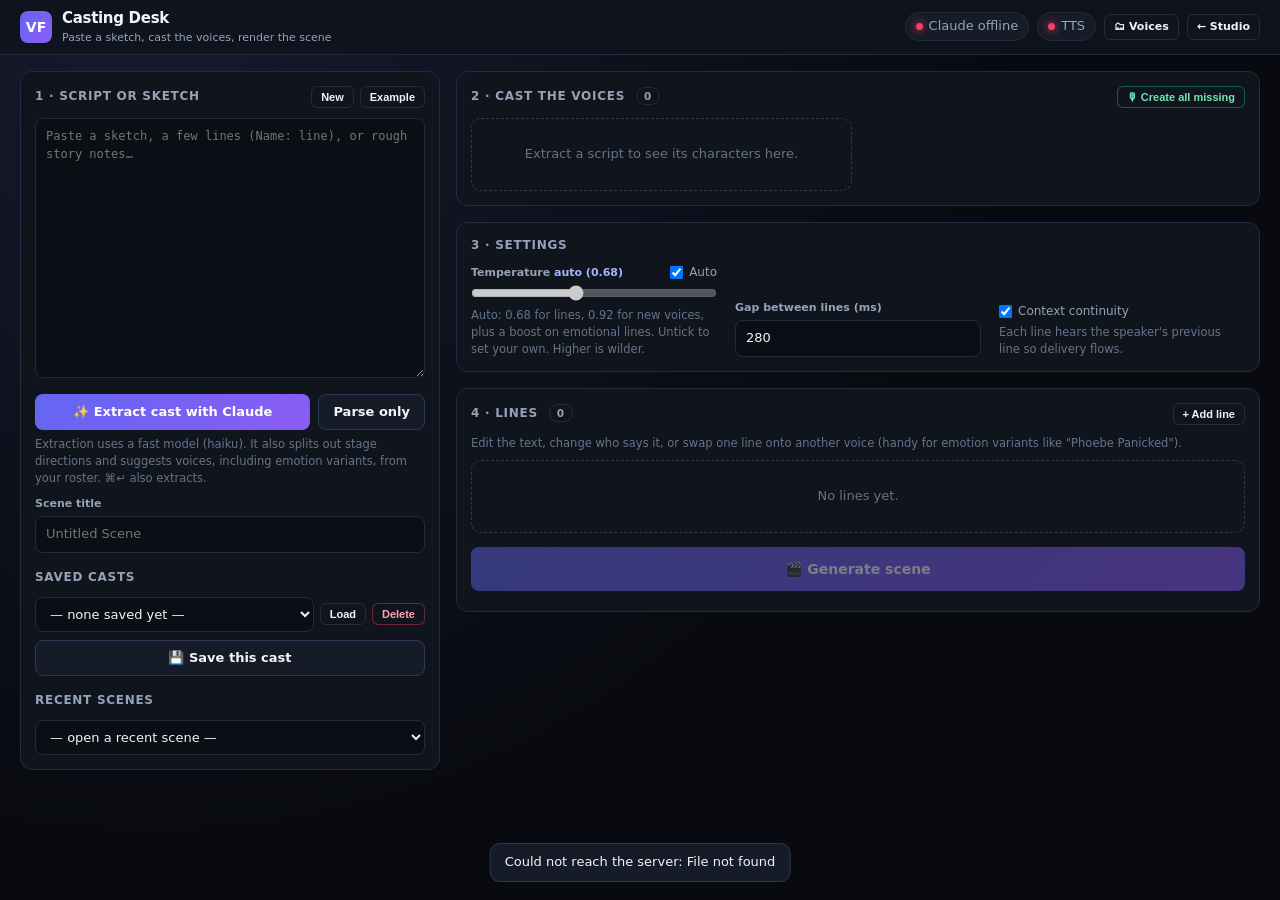
==== commit 7171a8d9: "Add Voice Library page; warmer Auto temperature on the Casting Desk - /voices: search, sort, group b" ====
--- a/static/cast.html
+++ b/static/cast.html
@@ -182,6 +182,7 @@
     <div class="header-right">
       <span class="pill" id="claudePill" title="Claude is used to break down scripts and improve voice descriptions"><span class="dot" id="claudeDot"></span><span id="claudeText">Checking Claude…</span></span>
       <span class="pill"><span class="dot" id="ttsDot"></span><span id="ttsText">TTS</span></span>
+      <a class="btn-sm" href="/voices">🗂 Voices</a>
       <a class="btn-sm" href="/">← Studio</a>
     </div>
   </header>
@@ -239,8 +240,8 @@
               <span class="muted" style="font-size: 11px; font-weight: 600;">Temperature <span class="temp-val" id="tempVal">auto</span></span>
               <label class="check"><input type="checkbox" id="tempAuto" checked onchange="syncTemp()" /> Auto</label>
             </div>
-            <input type="range" id="tempSlider" min="0.3" max="1.2" step="0.01" value="0.58" oninput="syncTemp()" disabled />
-            <div class="dim">Auto keeps the defaults (clone 0.58, new voices 0.85, plus the boost on emotional lines). Higher is wilder.</div>
+            <input type="range" id="tempSlider" min="0.3" max="1.2" step="0.01" value="0.68" oninput="syncTemp()" disabled />
+            <div class="dim">Auto: 0.68 for lines, 0.92 for new voices, plus a boost on emotional lines. Untick to set your own. Higher is wilder.</div>
           </div>
           <div>
             <label class="field" style="margin-top: 0;">Gap between lines (ms)</label>
@@ -335,6 +336,7 @@
       player.dataset.label = label || nowPlayingLabel(url);
       ['play', 'pause', 'ended', 'timeupdate', 'loadedmetadata'].forEach(ev => player.addEventListener(ev, updateNowPlaying));
       player.play().catch(e => toast('Could not play: ' + e.message));
+      updateNowPlaying();
     }
     function stopPlayback() {
       if (player) { player.pause(); player.src = ''; }
@@ -372,11 +374,14 @@
     });
     function voiceById(id) { return state.roster.find(c => c.id === id); }
     function castByKey(key) { return state.cast.find(c => c.key === key); }
-    function tempValue() { return $('tempAuto').checked ? null : parseFloat($('tempSlider').value); }
+    // Auto on this page runs a little warmer than the studio defaults (clone 0.58 / design 0.85); the emotion boost still applies on top.
+    const AUTO_TEMP = { clone: 0.68, design: 0.92 };
+    function rawTemp() { return $('tempAuto').checked ? null : parseFloat($('tempSlider').value); }
+    function tempValue(kind = 'clone') { const t = rawTemp(); return t === null ? AUTO_TEMP[kind] : t; }
     function syncTemp() {
       const auto = $('tempAuto').checked;
       $('tempSlider').disabled = auto;
-      $('tempVal').textContent = auto ? 'auto' : parseFloat($('tempSlider').value).toFixed(2);
+      $('tempVal').textContent = auto ? `auto (${AUTO_TEMP.clone})` : parseFloat($('tempSlider').value).toFixed(2);
     }
 
     // Remember which voice each script name was last cast as
@@ -607,7 +612,7 @@
       try {
         const d = await api('/api/characters/design-and-lock', {
           method: 'POST',
-          body: JSON.stringify({ name: c.name, instruct, sample_text: (nv.sample || '').trim() || DEFAULT_SAMPLE, temperature: tempValue() }),
+          body: JSON.stringify({ name: c.name, instruct, sample_text: (nv.sample || '').trim() || DEFAULT_SAMPLE, temperature: tempValue('design') }),
         });
         state.roster = d.characters;
         c.voiceId = d.character.id;
@@ -649,7 +654,7 @@
             method: 'POST',
             body: JSON.stringify({
               model_id: 'qwen3_voicedesign', text: (nv.sample || '').trim() || DEFAULT_SAMPLE, instruct,
-              temperature: tempValue(), seed: Math.floor(Math.random() * 1e9),
+              temperature: tempValue('design'), seed: Math.floor(Math.random() * 1e9),
             }),
           });
           nv.auditions.push(d.take);
@@ -932,7 +937,7 @@
         const edited = $('segText' + index);
         const original = s.segments.find(x => x.index === index);
         if (edited && original && edited.value.trim() && edited.value.trim() !== original.text) body.text = edited.value.trim();
-        const t = tempValue(); if (t !== null) body.temperature = t;
+        body.temperature = tempValue();
         const d = await api(`/api/scenes/${s.id}/reroll-line`, { method: 'POST', body: JSON.stringify(body) });
         state.scene = d.scene || s;
         if (state.qc) {  // this line's check result is stale now
@@ -962,7 +967,7 @@
             title: $('sceneTitle').value,
             mapping: state.cast.map(c => ({ name: c.name, script_name: c.scriptName, key: c.key, voice_id: c.voiceId, description: c.description })),
             lines: state.lines,
-            temperature: tempValue(),
+            temperature: rawTemp(),
           }),
         });
         await loadSaved();
@@ -1039,7 +1044,7 @@
           cast: state.cast.map(c => ({ key: c.key, scriptName: c.scriptName, name: c.name, description: c.description, voiceId: c.voiceId,
             newVoice: { open: c.newVoice.open, description: c.newVoice.description, sample: c.newVoice.sample } })),
           lines: state.lines.map(l => ({ speaker: l.speaker, text: l.text, direction: l.direction, variantId: l.variantId })),
-          temperature: tempValue(),
+          temperature: rawTemp(),
           pause: $('pauseMs').value,
           continuity: $('continuity').checked,
           sceneId: state.scene ? state.scene.id : null,
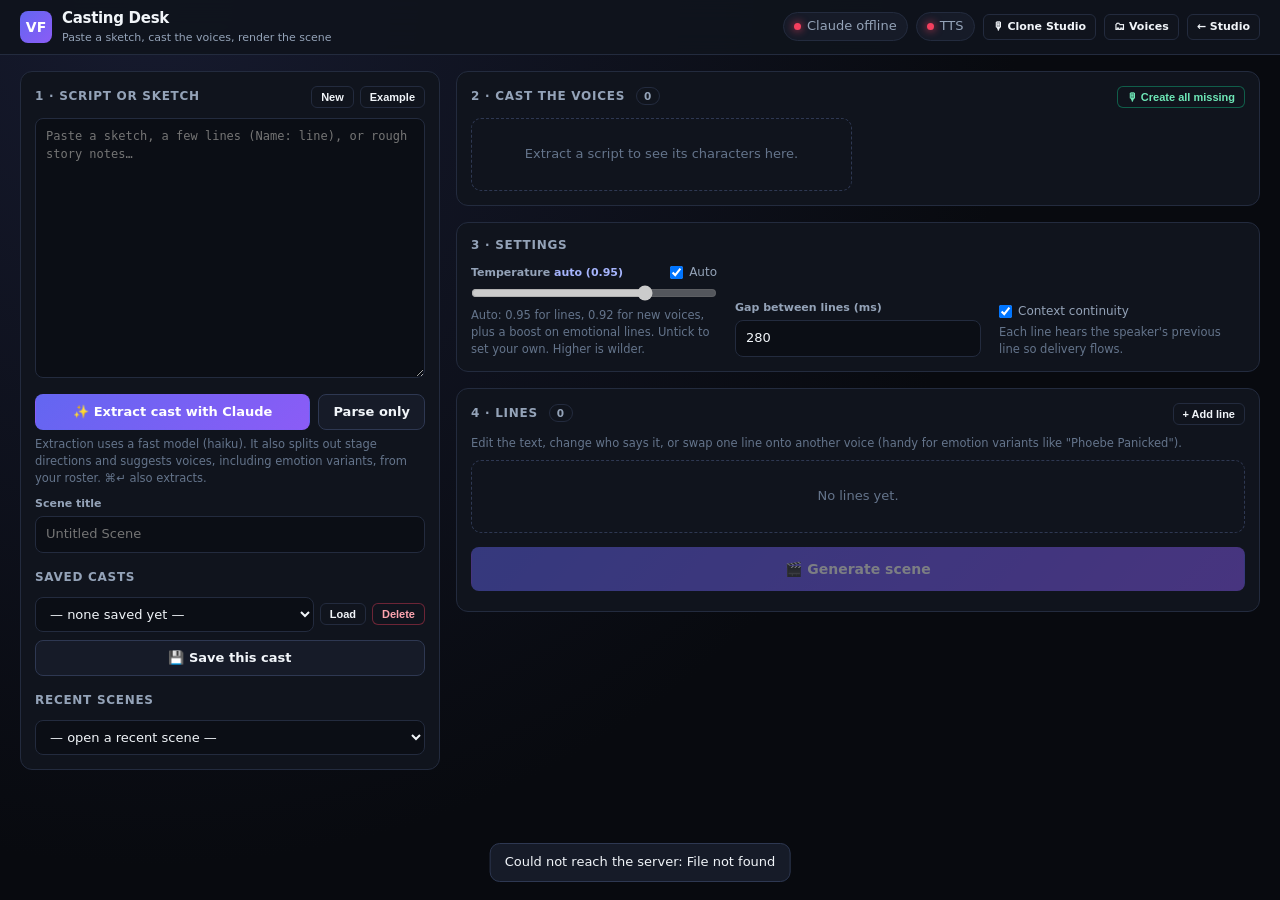
==== commit 96e265a8: "Add Clone Studio: emotion profiles, guided recording, per-line emotion clips - /clone: character pro" ====
--- a/static/cast.html
+++ b/static/cast.html
@@ -123,6 +123,9 @@
     .script-desc { font-size: 11.5px; color: var(--text-muted); font-style: italic; }
     .newvoice { border-top: 1px dashed var(--border-light); padding-top: 8px; display: flex; flex-direction: column; gap: 6px; }
     .newvoice textarea { min-height: 84px; font-size: 12px; }
+    .profile-strip { display: flex; gap: 4px; align-items: center; font-size: 15px; padding: 4px 6px; border-radius: 8px; background: var(--bg-input); }
+    .profile-strip span { cursor: pointer; }
+    .emo-chip { font-size: 10.5px; color: #c4b5fd; }
     .improve-note { font-size: 11px; color: #c4b5fd; }
     .auditions { display: flex; flex-direction: column; gap: 4px; padding: 6px; border-radius: 8px; background: var(--bg-input); }
     .qc { font-size: 10.5px; padding: 0 6px; }
@@ -182,6 +185,7 @@
     <div class="header-right">
       <span class="pill" id="claudePill" title="Claude is used to break down scripts and improve voice descriptions"><span class="dot" id="claudeDot"></span><span id="claudeText">Checking Claude…</span></span>
       <span class="pill"><span class="dot" id="ttsDot"></span><span id="ttsText">TTS</span></span>
+      <a class="btn-sm" href="/clone">🎙 Clone Studio</a>
       <a class="btn-sm" href="/voices">🗂 Voices</a>
       <a class="btn-sm" href="/">← Studio</a>
     </div>
@@ -240,8 +244,8 @@
               <span class="muted" style="font-size: 11px; font-weight: 600;">Temperature <span class="temp-val" id="tempVal">auto</span></span>
               <label class="check"><input type="checkbox" id="tempAuto" checked onchange="syncTemp()" /> Auto</label>
             </div>
-            <input type="range" id="tempSlider" min="0.3" max="1.2" step="0.01" value="0.68" oninput="syncTemp()" disabled />
-            <div class="dim">Auto: 0.68 for lines, 0.92 for new voices, plus a boost on emotional lines. Untick to set your own. Higher is wilder.</div>
+            <input type="range" id="tempSlider" min="0.3" max="1.2" step="0.01" value="0.95" oninput="syncTemp()" disabled />
+            <div class="dim">Auto: 0.95 for lines, 0.92 for new voices, plus a boost on emotional lines. Untick to set your own. Higher is wilder.</div>
           </div>
           <div>
             <label class="field" style="margin-top: 0;">Gap between lines (ms)</label>
@@ -374,8 +378,8 @@
     });
     function voiceById(id) { return state.roster.find(c => c.id === id); }
     function castByKey(key) { return state.cast.find(c => c.key === key); }
-    // Auto on this page runs a little warmer than the studio defaults (clone 0.58 / design 0.85); the emotion boost still applies on top.
-    const AUTO_TEMP = { clone: 0.68, design: 0.92 };
+    // Auto: clone lines at 0.95 (natural and emotional rather than an exact copy), new voices a little warmer than the studio's 0.85.
+    const AUTO_TEMP = { clone: 0.95, design: 0.92 };
     function rawTemp() { return $('tempAuto').checked ? null : parseFloat($('tempSlider').value); }
     function tempValue(kind = 'clone') { const t = rawTemp(); return t === null ? AUTO_TEMP[kind] : t; }
     function syncTemp() {
@@ -415,9 +419,45 @@
       } catch (e) { $('ttsDot').className = 'dot bad'; }
     }
     async function loadRoster() {
-      const d = await api('/api/characters');
+      const [d, pr, em] = await Promise.all([
+        api('/api/characters'), api('/api/profiles').catch(() => ({ profiles: [] })),
+        state.emotions ? Promise.resolve(null) : api('/api/profiles/emotions').catch(() => null),
+      ]);
       state.roster = d.characters || [];
-    }
+      state.profiles = (pr.profiles || []).filter(p => p.clips.length);
+      if (em) { state.emotions = em.emotions; state.emotionKeywords = em.keywords; }
+    }
+
+    // ------------------------------------------------------------- profiles
+    // A cast member can be a Clone Studio profile: each line then uses the clip for its emotion.
+    function profileById(id) { return (state.profiles || []).find(p => p.id === id); }
+    function emotionMeta(id) { return (state.emotions || []).find(e => e.id === id); }
+    function emotionOfLine(l) {
+      if (l.emotion) return l.emotion;
+      const d = (l.direction || '').toLowerCase();
+      for (const [emo, words] of Object.entries(state.emotionKeywords || {})) if (words.some(w => d.includes(w))) return emo;
+      const letters = l.text.replace(/[^A-Za-z]/g, '');
+      if (letters.length > 6 && letters.replace(/[^A-Z]/g, '').length / letters.length > 0.7) return 'shouting';
+      return 'neutral';
+    }
+    function pickProfileClip(p, emotion) {
+      const byEmo = Object.fromEntries(p.clips.map(c => [c.emotion, c]));
+      const meta = emotionMeta(emotion);
+      for (const e of [emotion, ...(meta ? meta.fallback : []), 'neutral']) if (byEmo[e]) return byEmo[e];
+      return p.clips[0];
+    }
+    function applyProfile(c) {
+      const p = profileById(c.profileId);
+      if (!p) return;
+      c.voiceId = pickProfileClip(p, 'neutral').character_id;
+      linesFor(c.key).forEach(l => {
+        if (l.variantManual) return;
+        const clip = pickProfileClip(p, emotionOfLine(l));
+        l.profileEmotion = clip.emotion;
+        l.variantId = clip.character_id === c.voiceId ? '' : clip.character_id;
+      });
+    }
+    function applyAllProfiles() { state.cast.forEach(c => { if (c.profileId) applyProfile(c); }); }
     async function loadSaved() {
       const d = await api('/api/casts');
       state.saved = d.casts || [];
@@ -447,13 +487,15 @@
           $('sceneTitle').value = d.title || ''; $('sceneTitle').dataset.auto = '1';
         }
         state.cast = d.characters.map(c => {
-          const voiceId = rememberedVoice(c.name) && voiceById(rememberedVoice(c.name)) ? rememberedVoice(c.name) : (c.suggested_voice_id || '');
+          const rem = rememberedVoice(c.name);
+          const profileId = rem.startsWith('profile:') && profileById(rem.slice(8)) ? rem.slice(8) : '';
+          const voiceId = profileId ? '' : (rem && voiceById(rem) ? rem : (c.suggested_voice_id || ''));
           return {
-            key: c.name, scriptName: c.name, name: c.name, description: c.description || '', voiceId,
-            newVoice: newVoiceState(!voiceId, c.description),
+            key: c.name, scriptName: c.name, name: c.name, description: c.description || '', voiceId, profileId,
+            newVoice: newVoiceState(!voiceId && !profileId, c.description),
           };
         });
-        state.lines = d.lines.map(l => ({ speaker: l.speaker, text: l.text, direction: l.direction || '', variantId: l.variant_voice_id || '' }));
+        state.lines = d.lines.map(l => ({ speaker: l.speaker, text: l.text, direction: l.direction || '', emotion: l.emotion || '', variantId: l.variant_voice_id || '' }));
         // Map speakers to cast keys case-insensitively; drop variants that just repeat the cast voice
         let variants = 0;
         state.lines.forEach(l => {
@@ -462,6 +504,7 @@
           if (l.variantId && (!voiceById(l.variantId) || (c && l.variantId === c.voiceId))) l.variantId = '';
           if (l.variantId) variants++;
         });
+        applyAllProfiles();
         if (variants) setTimeout(() => toast(`Matched ${variants} line${variants === 1 ? '' : 's'} to emotion variants. Check the Lines list.`, 4500), 3300);
         renderAll();
         toast(`Found ${state.cast.length} characters and ${state.lines.length} lines` + (d.via === 'parser' ? ' (built-in parser)' : ''));
@@ -477,6 +520,10 @@
     function voiceOptions(selected, includeNew = true, emptyLabel = '— choose a voice —', nameHint = '') {
       const opts = [`<option value="">${emptyLabel}</option>`];
       if (includeNew) opts.push(`<option value="__new__" ${selected === '__new__' ? 'selected' : ''}>➕ New voice…</option>`);
+      if (includeNew && (state.profiles || []).length) {
+        opts.push(`<optgroup label="👤 Emotion profiles (picks a clip per line)">${state.profiles.map(p =>
+          `<option value="profile:${p.id}" ${selected === 'profile:' + p.id ? 'selected' : ''}>👤 ${escapeHtml(p.name)} · ${p.clips.length} emotion${p.clips.length === 1 ? '' : 's'}</option>`).join('')}</optgroup>`);
+      }
       const opt = v => `<option value="${v.id}" ${v.id === selected ? 'selected' : ''}>${escapeHtml(v.name)}</option>`;
       const sorted = [...state.roster].sort((a, b) => a.name.localeCompare(b.name));
       const hint = (nameHint || '').trim().toLowerCase().split(/\s+/)[0];
@@ -509,8 +556,9 @@
             <button class="btn-sm rose" title="Remove this character and their lines" onclick="removeCast(${i})">✕</button>
           </div>
           ${c.description ? `<div class="script-desc">From the script: ${escapeHtml(c.description)}</div>` : ''}
+          ${c.profileId && profileById(c.profileId) ? `<div class="profile-strip" title="Each line uses the closest recorded emotion">👤 ${profileById(c.profileId).clips.map(cl => { const m = emotionMeta(cl.emotion); return `<span title="${m ? m.label : cl.emotion}" onclick="play('${cl.url}')">${m ? m.icon : '•'}</span>`; }).join('')} <a class="dim" href="/clone" style="margin-left: auto;">edit in Clone Studio</a></div>` : ''}
           <div class="row tight">
-            <select class="grow" onchange="pickVoice(${i}, this.value)">${voiceOptions(v ? c.voiceId : (showNew ? '__new__' : ''), true, undefined, c.name)}</select>
+            <select class="grow" onchange="pickVoice(${i}, this.value)">${voiceOptions(c.profileId && profileById(c.profileId) ? 'profile:' + c.profileId : (v ? c.voiceId : (showNew ? '__new__' : '')), true, undefined, c.name)}</select>
             ${v && c.previewUrl
               ? `<button class="btn-sm" onclick="play('${c.previewUrl}')" title="Play a freshly generated line in the cloned voice">▶ Preview</button>
                  <button class="btn-sm" onclick="play('${v.url}')" title="Play the original reference clip from your file">▶ Original</button>`
@@ -549,7 +597,16 @@
 
     function pickVoice(i, value) {
       const c = state.cast[i];
+      linesFor(c.key).forEach(l => { if (!l.variantManual) { l.variantId = ''; l.profileEmotion = ''; } });
+      c.profileId = '';
       if (value === '__new__') { c.newVoice.open = true; c.voiceId = ''; }
+      else if (value.startsWith('profile:')) {
+        c.profileId = value.slice(8); c.previewUrl = ''; c.newVoice.open = false;
+        applyProfile(c);
+        rememberVoice(c.scriptName, value);
+        const n = linesFor(c.key).filter(l => l.variantId).length;
+        toast(`${c.name} now uses the ${profileById(c.profileId).name} profile: ${n} line${n === 1 ? '' : 's'} on an emotion clip.`, 4500);
+      }
       else { c.voiceId = value; c.previewUrl = ''; c.newVoice.open = !value; if (value) rememberVoice(c.scriptName, value); }
       renderAll();
     }
@@ -755,12 +812,12 @@
       list.innerHTML = state.lines.map((l, i) => `
         <div class="line-row">
           <span class="line-idx">${i + 1}</span>
-          <select onchange="state.lines[${i}].speaker = this.value; renderCast(); updateRenderHint()">${speakerOpts(l.speaker)}</select>
+          <select onchange="const l = state.lines[${i}]; l.speaker = this.value; if (!l.variantManual) { l.variantId = ''; l.profileEmotion = ''; } applyAllProfiles(); renderAll()">${speakerOpts(l.speaker)}</select>
           <div class="line-text">
             <input type="text" value="${escapeHtml(l.text)}" oninput="state.lines[${i}].text = this.value" />
-            ${l.direction ? `<div class="direction">(${escapeHtml(l.direction)})</div>` : ''}
+            ${l.direction || l.profileEmotion ? `<div class="direction">${l.direction ? '(' + escapeHtml(l.direction) + ')' : ''}${l.profileEmotion && emotionMeta(l.profileEmotion) ? ` <span class="emo-chip">→ ${emotionMeta(l.profileEmotion).icon} ${emotionMeta(l.profileEmotion).label} clip</span>` : ''}</div>` : ''}
           </div>
-          <select class="line-variant" title="Use a different voice for just this line" onchange="state.lines[${i}].variantId = this.value">${voiceOptions(l.variantId, false, '↳ cast voice', castByKey(l.speaker) ? castByKey(l.speaker).name : '')}</select>
+          <select class="line-variant" title="Use a different voice for just this line" onchange="state.lines[${i}].variantId = this.value; state.lines[${i}].variantManual = true; state.lines[${i}].profileEmotion = ''">${voiceOptions(l.variantId, false, '↳ cast voice', castByKey(l.speaker) ? castByKey(l.speaker).name : '')}</select>
           <span class="row tight">
             <button class="btn-sm" title="Hear just this line in its voice" onclick="previewLine(${i}, this)">▶</button>
             <button class="btn-sm" title="Move up" onclick="moveLine(${i}, -1)">↑</button>
@@ -829,7 +886,9 @@
           const v = voiceById(l.variantId);
           // "Phoebe Panicked" on Phoebe's line reads as "Phoebe (Panicked)"
           let label = v ? v.name : 'variant';
-          if (label.toLowerCase().startsWith(c.name.toLowerCase() + ' ')) label = label.slice(c.name.length + 1);
+          const emo = l.profileEmotion && emotionMeta(l.profileEmotion);
+          if (emo) label = emo.label;
+          else if (label.toLowerCase().startsWith(c.name.toLowerCase() + ' ')) label = label.slice(c.name.length).replace(/^[\s·(-]+|\)$/g, '');
           speaker = `${c.name} (${label})`;
           voiceId = l.variantId;
         }
@@ -965,7 +1024,7 @@
             name: name.trim(),
             script: $('scriptInput').value,
             title: $('sceneTitle').value,
-            mapping: state.cast.map(c => ({ name: c.name, script_name: c.scriptName, key: c.key, voice_id: c.voiceId, description: c.description })),
+            mapping: state.cast.map(c => ({ name: c.name, script_name: c.scriptName, key: c.key, voice_id: c.voiceId, profile_id: c.profileId || '', description: c.description })),
             lines: state.lines,
             temperature: rawTemp(),
           }),
@@ -983,10 +1042,11 @@
       $('sceneTitle').value = c.title || ''; $('sceneTitle').dataset.auto = '0';
       state.cast = (c.mapping || []).map(m => ({
         key: m.key || m.name, scriptName: m.script_name || m.name, name: m.name, description: m.description || '',
-        voiceId: voiceById(m.voice_id) ? m.voice_id : '',
+        voiceId: voiceById(m.voice_id) ? m.voice_id : '', profileId: m.profile_id && profileById(m.profile_id) ? m.profile_id : '',
         newVoice: newVoiceState(!voiceById(m.voice_id), m.description),
       }));
-      state.lines = (c.lines || []).map(l => ({ speaker: l.speaker, text: l.text, direction: l.direction || '', variantId: l.variantId || '' }));
+      state.lines = (c.lines || []).map(l => ({ ...l, direction: l.direction || '', variantId: l.variantId || '' }));
+      applyAllProfiles();
       if (c.temperature !== null && c.temperature !== undefined) { $('tempAuto').checked = false; $('tempSlider').value = c.temperature; }
       else { $('tempAuto').checked = true; }
       syncTemp();
@@ -1041,9 +1101,9 @@
         localStorage.setItem(DRAFT_KEY, JSON.stringify({
           script: $('scriptInput').value,
           title: $('sceneTitle').value,
-          cast: state.cast.map(c => ({ key: c.key, scriptName: c.scriptName, name: c.name, description: c.description, voiceId: c.voiceId,
+          cast: state.cast.map(c => ({ key: c.key, scriptName: c.scriptName, name: c.name, description: c.description, voiceId: c.voiceId, profileId: c.profileId || '',
             newVoice: { open: c.newVoice.open, description: c.newVoice.description, sample: c.newVoice.sample } })),
-          lines: state.lines.map(l => ({ speaker: l.speaker, text: l.text, direction: l.direction, variantId: l.variantId })),
+          lines: state.lines.map(l => ({ speaker: l.speaker, text: l.text, direction: l.direction, emotion: l.emotion || '', variantId: l.variantId, variantManual: !!l.variantManual, profileEmotion: l.profileEmotion || '' })),
           temperature: rawTemp(),
           pause: $('pauseMs').value,
           continuity: $('continuity').checked,
@@ -1060,6 +1120,8 @@
       state.cast = (d.cast || []).map(c => ({ ...c, voiceId: voiceById(c.voiceId) ? c.voiceId : '',
         newVoice: { ...newVoiceState(c.newVoice.open || !voiceById(c.voiceId), c.newVoice.description), sample: c.newVoice.sample || '' } }));
       state.lines = (d.lines || []).map(l => ({ ...l, variantId: voiceById(l.variantId) ? l.variantId : '' }));
+      state.cast.forEach(c => { if (c.profileId && !profileById(c.profileId)) c.profileId = ''; });
+      applyAllProfiles();
       if (d.temperature !== null && d.temperature !== undefined) { $('tempAuto').checked = false; $('tempSlider').value = d.temperature; }
       if (d.pause) $('pauseMs').value = d.pause;
       if (d.continuity === false) $('continuity').checked = false;
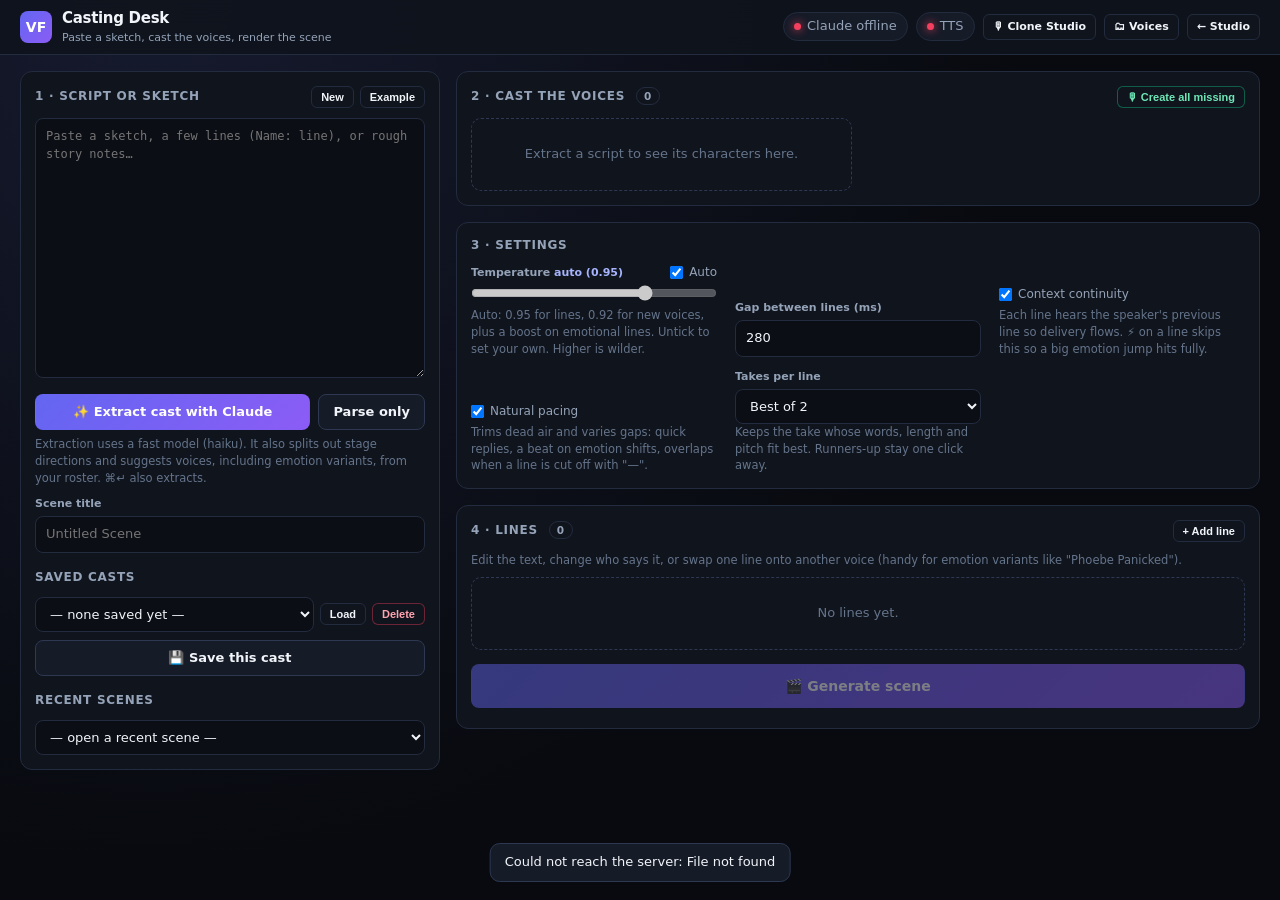
==== commit 1ee73a9f: "Scenes: natural pacing, best-of-N takes, hit-hard lines, switchable takes - Trim the variable dead a" ====
--- a/static/cast.html
+++ b/static/cast.html
@@ -125,6 +125,8 @@
     .newvoice textarea { min-height: 84px; font-size: 12px; }
     .profile-strip { display: flex; gap: 4px; align-items: center; font-size: 15px; padding: 4px 6px; border-radius: 8px; background: var(--bg-input); }
     .profile-strip span { cursor: pointer; }
+    .hit-on { border-color: rgba(245, 158, 11, 0.6); color: #fcd34d; background: rgba(245, 158, 11, 0.12); }
+    .take-pick { width: auto; padding: 3px 6px; font-size: 11px; }
     .emo-chip { font-size: 10.5px; color: #c4b5fd; }
     .improve-note { font-size: 11px; color: #c4b5fd; }
     .auditions { display: flex; flex-direction: column; gap: 4px; padding: 6px; border-radius: 8px; background: var(--bg-input); }
@@ -253,7 +255,20 @@
           </div>
           <div>
             <label class="check"><input type="checkbox" id="continuity" checked /> Context continuity</label>
-            <div class="dim">Each line hears the speaker's previous line so delivery flows.</div>
+            <div class="dim">Each line hears the speaker's previous line so delivery flows. ⚡ on a line skips this so a big emotion jump hits fully.</div>
+          </div>
+          <div>
+            <label class="check"><input type="checkbox" id="naturalPacing" checked /> Natural pacing</label>
+            <div class="dim">Trims dead air and varies gaps: quick replies, a beat on emotion shifts, overlaps when a line is cut off with "—".</div>
+          </div>
+          <div>
+            <label class="field" style="margin-top: 0;">Takes per line</label>
+            <select id="takesPerLine">
+              <option value="1">1 (fastest)</option>
+              <option value="2" selected>Best of 2</option>
+              <option value="3">Best of 3</option>
+            </select>
+            <div class="dim">Keeps the take whose words, length and pitch fit best. Runners-up stay one click away.</div>
           </div>
         </div>
       </div>
@@ -819,6 +834,7 @@
           </div>
           <select class="line-variant" title="Use a different voice for just this line" onchange="state.lines[${i}].variantId = this.value; state.lines[${i}].variantManual = true; state.lines[${i}].profileEmotion = ''">${voiceOptions(l.variantId, false, '↳ cast voice', castByKey(l.speaker) ? castByKey(l.speaker).name : '')}</select>
           <span class="row tight">
+            <button class="btn-sm ${hitsHard(l) ? 'hit-on' : ''}" title="Hit hard: don't carry the previous line's mood into this one (good for sudden shouts). Auto-on for shouting lines." onclick="toggleHitHard(${i})">⚡</button>
             <button class="btn-sm" title="Hear just this line in its voice" onclick="previewLine(${i}, this)">▶</button>
             <button class="btn-sm" title="Move up" onclick="moveLine(${i}, -1)">↑</button>
             <button class="btn-sm rose" title="Delete line" onclick="state.lines.splice(${i}, 1); renderAll()">✕</button>
@@ -847,6 +863,12 @@
       btn.innerHTML = '▶'; btn.disabled = false;
       setTts(false);
     }
+    // ⚡ "hit hard": undefined = auto (on for shouting lines), otherwise the user's choice
+    function hitsHard(l) {
+      if (l.hitHard !== undefined) return l.hitHard;
+      return (l.profileEmotion || l.emotion) === 'shouting';
+    }
+    function toggleHitHard(i) { const l = state.lines[i]; l.hitHard = !hitsHard(l); renderLines(); }
     function moveLine(i, dir) {
       const j = i + dir;
       if (j < 0 || j >= state.lines.length) return;
@@ -893,7 +915,15 @@
           voiceId = l.variantId;
         }
         cast[speaker] = { character_id: voiceId };
-        lines.push({ speaker, text: l.text.trim() });
+        const item = { speaker, text: l.text.trim(), context_reset: hitsHard(l) };
+        // One person's emotion clips chain into each other so emotion shifts carry over gradually
+        if (c.profileId) item.continuity_group = c.name;
+        lines.push(item);
+      });
+      // A line whose direction says it interrupts cuts into the line before it
+      const kept = state.lines.filter(l => castByKey(l.speaker) && l.text.trim());
+      kept.forEach((l, k) => {
+        if (k > 0 && /interrupt|cuts? in|cutting in|cutting (him|her|them) off/i.test(l.direction || '')) lines[k - 1].pause_after_ms = -220;
       });
       return {
         title: $('sceneTitle').value.trim() || 'Untitled Scene',
@@ -901,6 +931,8 @@
         default_pause_ms: parseInt($('pauseMs').value || '280', 10),
         temperature: tempValue(),
         context_continuity: $('continuity').checked,
+        natural_pacing: $('naturalPacing').checked,
+        takes_per_line: parseInt($('takesPerLine').value, 10),
       };
     }
     async function renderScene() {
@@ -910,7 +942,7 @@
       const btn = $('renderBtn');
       btn.disabled = true;
       const started = Date.now();
-      const tick = setInterval(() => { btn.innerHTML = `<span class="spinner"></span> Rendering ${req.lines.length} lines… ${Math.round((Date.now() - started) / 1000)}s`; }, 500);
+      const tick = setInterval(() => { btn.innerHTML = `<span class="spinner"></span> Rendering ${req.lines.length} lines${req.takes_per_line > 1 ? ` × ${req.takes_per_line} takes` : ''}… ${Math.round((Date.now() - started) / 1000)}s`; }, 500);
       setTts(true, 'Rendering scene');
       try {
         const d = await api('/api/scenes/render', { method: 'POST', body: JSON.stringify(req) });
@@ -977,6 +1009,9 @@
             </div>
             <span class="row tight">
               <button class="btn-sm" onclick="play('${seg.take_url}')" title="Play just this line">▶</button>
+              ${(seg.candidates || []).length > 1 ? `<select class="take-pick" title="Switch this line to another take" onchange="useTake(${seg.index}, this.value)">
+                ${seg.candidates.map((cd, k) => `<option value="${cd.take_id}" ${cd.take_id === seg.take_id ? 'selected' : ''}>${cd.rerolled ? 'Re-roll' : 'Take'} ${k + 1}${cd.match !== undefined ? ` · ${Math.round(cd.match * 100)}%` : ''}${cd.take_id === seg.take_id ? ' ✓' : ''}</option>`).join('')}
+              </select>` : ''}
               <button class="btn-sm violet" onclick="rerollLine(${seg.index}, this)" title="Re-generate this line with a fresh take and re-stitch the scene">🎲 Re-roll</button>
             </span>
           </div>`).join('')}`;
@@ -986,6 +1021,19 @@
       $('sceneAudio').addEventListener('play', () => { if (player) stopPlayback(); });
       if (autoplay) { const a = $('sceneAudio'); a.play().catch(() => {}); }
       if (scroll) $('resultPanel').scrollIntoView({ behavior: 'smooth', block: 'start' });
+    }
+    async function useTake(index, takeId) {
+      const s = state.scene;
+      setTts(true, 'Switching line ' + index);
+      try {
+        const d = await api(`/api/scenes/${s.id}/use-take`, { method: 'POST', body: JSON.stringify({ line_index: index, take_id: takeId }) });
+        state.scene = d.scene;
+        if (state.qc) { state.qc.lines = state.qc.lines.filter(x => x.index !== index); state.qc.flagged = state.qc.flagged.filter(x => x !== index); }
+        showResult(false, false);
+        const seg = state.scene.segments.find(x => x.index === index);
+        if (seg) play(seg.take_url, `Line ${index} · ${seg.speaker}`);
+      } catch (e) { toast('Switch failed: ' + e.message, 6000); showResult(false, false); }
+      setTts(false);
     }
     async function rerollLine(index, btn, quiet = false) {
       const s = state.scene;
@@ -1103,10 +1151,12 @@
           title: $('sceneTitle').value,
           cast: state.cast.map(c => ({ key: c.key, scriptName: c.scriptName, name: c.name, description: c.description, voiceId: c.voiceId, profileId: c.profileId || '',
             newVoice: { open: c.newVoice.open, description: c.newVoice.description, sample: c.newVoice.sample } })),
-          lines: state.lines.map(l => ({ speaker: l.speaker, text: l.text, direction: l.direction, emotion: l.emotion || '', variantId: l.variantId, variantManual: !!l.variantManual, profileEmotion: l.profileEmotion || '' })),
+          lines: state.lines.map(l => ({ speaker: l.speaker, text: l.text, direction: l.direction, emotion: l.emotion || '', variantId: l.variantId, variantManual: !!l.variantManual, profileEmotion: l.profileEmotion || '', hitHard: l.hitHard })),
           temperature: rawTemp(),
           pause: $('pauseMs').value,
           continuity: $('continuity').checked,
+          pacing: $('naturalPacing').checked,
+          takes: $('takesPerLine').value,
           sceneId: state.scene ? state.scene.id : null,
         }));
       } catch (e) { /* storage unavailable */ }
@@ -1125,6 +1175,8 @@
       if (d.temperature !== null && d.temperature !== undefined) { $('tempAuto').checked = false; $('tempSlider').value = d.temperature; }
       if (d.pause) $('pauseMs').value = d.pause;
       if (d.continuity === false) $('continuity').checked = false;
+      if (d.pacing === false) $('naturalPacing').checked = false;
+      if (d.takes) $('takesPerLine').value = d.takes;
       syncTemp();
       renderAll();
       const sc = (state.recentScenes || []).find(x => x.id === d.sceneId);
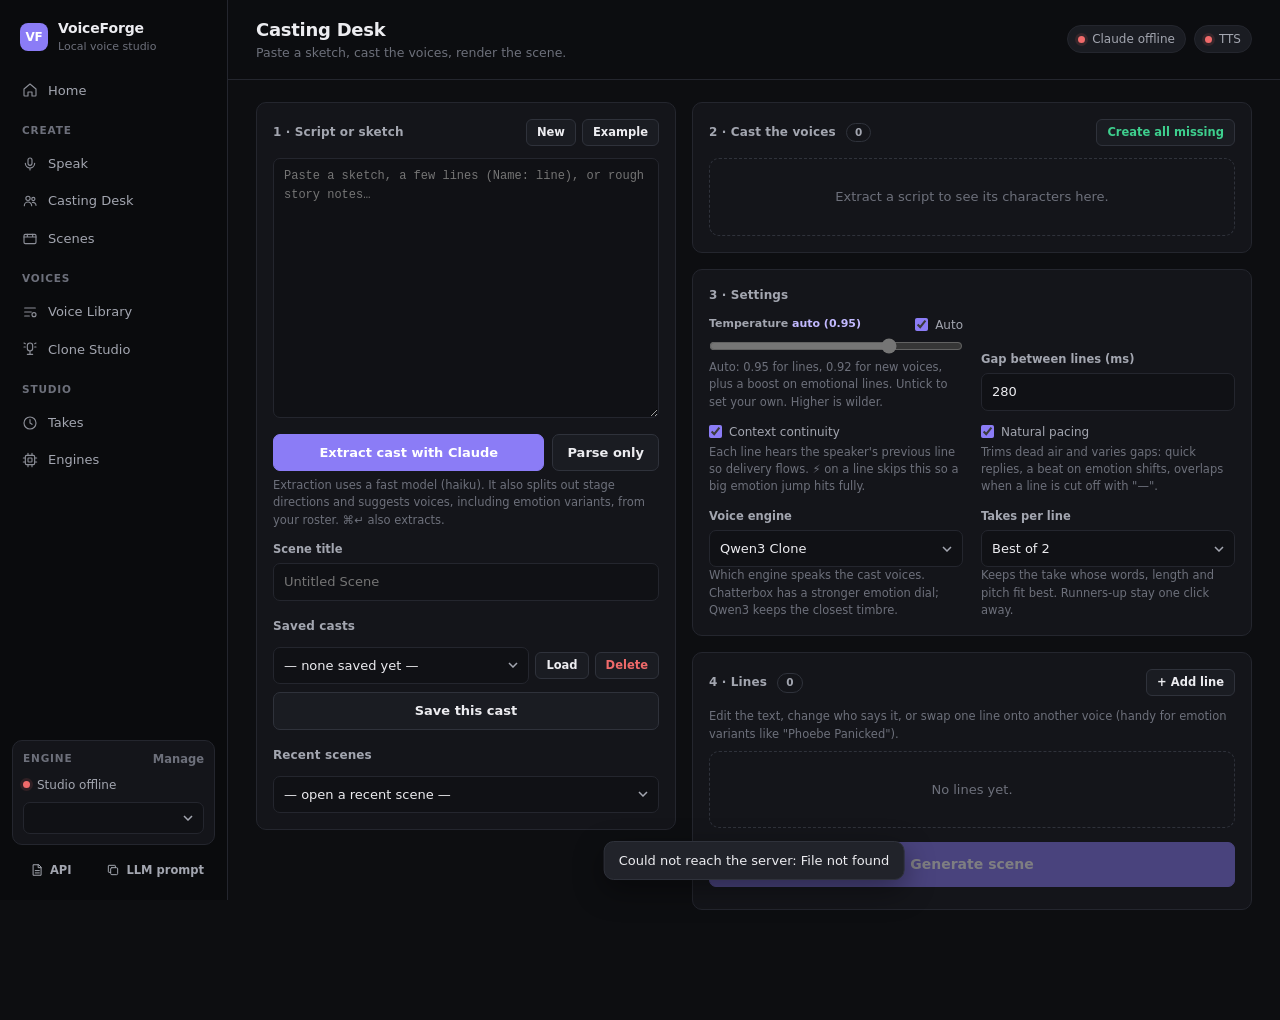
==== commit 6ef12113: "Redesign the studio UI as a multi-page app and add Chatterbox as an engine - Shared design system (s" ====
--- a/static/cast.html
+++ b/static/cast.html
@@ -3,193 +3,61 @@
 <head>
   <meta charset="UTF-8" />
   <meta name="viewport" content="width=device-width, initial-scale=1.0" />
-  <title>VoiceForge Casting Desk</title>
+  <title>Casting Desk · VoiceForge</title>
+  <link rel="stylesheet" href="/static/ui.css" />
   <style>
-    :root {
-      --bg-base: #080a0f;
-      --bg-panel: #10141d;
-      --bg-card: #161b28;
-      --bg-card-hover: #1c2233;
-      --bg-input: #0b0e15;
-      --border: #232b3e;
-      --border-light: #2e3852;
-      --text-main: #f1f5f9;
-      --text-muted: #94a3b8;
-      --text-dim: #64748b;
-      --accent-indigo: #6366f1;
-      --accent-violet: #8b5cf6;
-      --accent-emerald: #10b981;
-      --accent-amber: #f59e0b;
-      --accent-rose: #f43f5e;
-      --accent-cyan: #06b6d4;
-    }
-    * { box-sizing: border-box; margin: 0; padding: 0; }
-    body {
-      min-height: 100vh;
-      font-family: -apple-system, BlinkMacSystemFont, "SF Pro Display", "Inter", system-ui, sans-serif;
-      background: radial-gradient(circle at 12% 0%, #161a2e 0%, var(--bg-base) 60%) fixed;
-      color: var(--text-main);
-      font-size: 13px;
-      line-height: 1.45;
-      -webkit-font-smoothing: antialiased;
-    }
-    ::-webkit-scrollbar { width: 6px; height: 6px; }
-    ::-webkit-scrollbar-thumb { background: #283147; border-radius: 999px; }
-
-    header {
-      position: sticky; top: 0; z-index: 40;
-      min-height: 54px; display: flex; align-items: center; justify-content: space-between; gap: 12px;
-      padding: 8px 20px; background: rgba(16, 20, 29, 0.92); backdrop-filter: blur(12px);
-      border-bottom: 1px solid var(--border);
-    }
-    .brand { display: flex; align-items: center; gap: 10px; }
-    .brand-icon {
-      width: 32px; height: 32px; border-radius: 8px; display: flex; align-items: center; justify-content: center;
-      background: linear-gradient(135deg, var(--accent-indigo), var(--accent-violet)); font-weight: 800; font-size: 14px; color: #fff;
-    }
-    .brand-title { font-size: 15px; font-weight: 700; letter-spacing: -0.02em; }
-    .brand-sub { font-size: 11px; color: var(--text-muted); }
-    .header-right { display: flex; align-items: center; gap: 8px; flex-wrap: wrap; justify-content: flex-end; }
-    .pill {
-      display: inline-flex; align-items: center; gap: 6px; padding: 4px 10px; border-radius: 999px;
-      background: var(--bg-card); border: 1px solid var(--border); color: var(--text-muted); font-weight: 500; white-space: nowrap;
-    }
-    .dot { width: 7px; height: 7px; border-radius: 50%; background: var(--text-dim); }
-    .dot.ok { background: var(--accent-emerald); box-shadow: 0 0 8px var(--accent-emerald); }
-    .dot.bad { background: var(--accent-rose); box-shadow: 0 0 8px var(--accent-rose); }
-    .dot.busy { background: var(--accent-amber); box-shadow: 0 0 8px var(--accent-amber); animation: pulse 0.8s infinite alternate; }
-    @keyframes pulse { from { opacity: 0.35; } to { opacity: 1; } }
-
-    main {
-      display: grid; grid-template-columns: minmax(320px, 420px) 1fr; gap: 16px;
-      padding: 16px 20px 96px; max-width: 1500px; margin: 0 auto;
-    }
+    main { display: grid; grid-template-columns: minmax(320px, 420px) 1fr; gap: 16px; padding: 22px 28px 110px; max-width: 1440px; margin: 0 auto; }
     @media (max-width: 900px) { main { grid-template-columns: 1fr; padding: 12px 16px 40px; } }
-    .col { display: flex; flex-direction: column; gap: 16px; min-width: 0; }
-    .panel { background: var(--bg-panel); border: 1px solid var(--border); border-radius: 12px; padding: 14px; }
-    .panel-title {
-      display: flex; align-items: center; justify-content: space-between; gap: 8px;
-      font-size: 12px; font-weight: 700; text-transform: uppercase; letter-spacing: 0.06em; color: var(--text-muted); margin-bottom: 10px;
-    }
-    .sticky-col { position: sticky; top: 70px; }
-    @media (max-width: 600px) { header { padding: 8px 16px; } .brand-sub { display: none; } }
+    .sticky-col { position: sticky; top: 92px; }
     @media (max-width: 900px) { .sticky-col { position: static; } }
-
-    textarea, input[type=text], input[type=number], select {
-      width: 100%; background: var(--bg-input); border: 1px solid var(--border); color: var(--text-main);
-      border-radius: 8px; padding: 8px 10px; font: inherit; outline: none;
-    }
-    textarea { resize: vertical; line-height: 1.5; }
-    textarea:focus, input:focus, select:focus { border-color: var(--accent-indigo); }
     #scriptInput { min-height: 260px; font-family: ui-monospace, "SF Mono", Menlo, monospace; font-size: 12px; }
-    label.field { display: block; font-size: 11px; color: var(--text-muted); margin: 10px 0 4px; font-weight: 600; }
-
-    .btn {
-      display: inline-flex; align-items: center; justify-content: center; gap: 6px; padding: 8px 14px; border-radius: 8px;
-      font: inherit; font-weight: 600; cursor: pointer; border: 1px solid var(--border-light); background: var(--bg-card); color: var(--text-main);
-      transition: all 0.14s; text-decoration: none; white-space: nowrap;
-    }
-    .btn:hover { border-color: var(--accent-indigo); background: rgba(99, 102, 241, 0.16); }
-    .btn.primary { background: linear-gradient(135deg, var(--accent-indigo), var(--accent-violet)); border-color: transparent; color: #fff; }
-    .btn.primary:hover { filter: brightness(1.1); }
-    .btn.big { padding: 11px 18px; font-size: 14px; }
-    .btn:disabled { opacity: 0.45; cursor: not-allowed; filter: none; }
-    .btn-sm {
-      padding: 4px 9px; border-radius: 6px; font-size: 11px; font-weight: 600; border: 1px solid var(--border);
-      background: var(--bg-panel); color: var(--text-main); cursor: pointer; display: inline-flex; align-items: center; gap: 4px;
-      white-space: nowrap; text-decoration: none; transition: all 0.14s;
-    }
-    .btn-sm:hover { border-color: var(--accent-indigo); background: rgba(99, 102, 241, 0.16); }
-    .btn-sm.violet { border-color: rgba(139, 92, 246, 0.5); color: #c4b5fd; }
-    .btn-sm.emerald { border-color: rgba(16, 185, 129, 0.45); color: #6ee7b7; }
-    .btn-sm.rose { border-color: rgba(244, 63, 94, 0.4); color: #fda4af; }
-    .btn-sm:disabled { opacity: 0.45; cursor: not-allowed; }
-    .row { display: flex; gap: 8px; align-items: center; flex-wrap: wrap; }
-    .row.tight { gap: 6px; }
-    .muted { color: var(--text-muted); }
-    .dim { color: var(--text-dim); font-size: 11.5px; }
-    .grow { flex: 1; min-width: 0; }
-
     .cast-grid { display: grid; grid-template-columns: repeat(auto-fill, minmax(330px, 1fr)); gap: 12px; }
     .cast-card { background: var(--bg-card); border: 1px solid var(--border); border-radius: 10px; padding: 12px; display: flex; flex-direction: column; gap: 8px; }
-    .cast-card.unset { border-color: rgba(245, 158, 11, 0.45); }
-    .cast-card.ready { border-color: rgba(16, 185, 129, 0.35); }
+    .cast-card.unset { border-color: rgba(240, 180, 76, 0.45); }
+    .cast-card.ready { border-color: rgba(62, 207, 142, 0.35); }
     .cast-head { display: flex; gap: 8px; align-items: center; }
     .cast-name { font-size: 14px; font-weight: 700; background: transparent; border-color: transparent; padding: 4px 6px; }
     .cast-name:hover { border-color: var(--border); }
-    .badge { font-size: 10.5px; padding: 2px 7px; border-radius: 999px; border: 1px solid var(--border); color: var(--text-muted); white-space: nowrap; }
-    .badge.ok { color: #6ee7b7; border-color: rgba(16, 185, 129, 0.4); }
-    .badge.warn { color: #fcd34d; border-color: rgba(245, 158, 11, 0.45); }
     .script-desc { font-size: 11.5px; color: var(--text-muted); font-style: italic; }
     .newvoice { border-top: 1px dashed var(--border-light); padding-top: 8px; display: flex; flex-direction: column; gap: 6px; }
     .newvoice textarea { min-height: 84px; font-size: 12px; }
     .profile-strip { display: flex; gap: 4px; align-items: center; font-size: 15px; padding: 4px 6px; border-radius: 8px; background: var(--bg-input); }
     .profile-strip span { cursor: pointer; }
-    .hit-on { border-color: rgba(245, 158, 11, 0.6); color: #fcd34d; background: rgba(245, 158, 11, 0.12); }
+    .hit-on { border-color: rgba(240, 180, 76, 0.6); color: var(--warn); background: rgba(240, 180, 76, 0.12); }
     .take-pick { width: auto; padding: 3px 6px; font-size: 11px; }
-    .emo-chip { font-size: 10.5px; color: #c4b5fd; }
-    .improve-note { font-size: 11px; color: #c4b5fd; }
+    .emo-chip { font-size: 10.5px; color: #c2b9ff; }
+    .improve-note { font-size: 11px; color: #c2b9ff; }
     .auditions { display: flex; flex-direction: column; gap: 4px; padding: 6px; border-radius: 8px; background: var(--bg-input); }
     .qc { font-size: 10.5px; padding: 0 6px; }
-    .qc.ok { color: #6ee7b7; }
-    .qc.bad { color: #fcd34d; }
+    .qc.ok { color: var(--ok); }
+    .qc.bad { color: var(--warn); }
     .seg-text { background: transparent; border-color: transparent; padding: 4px 6px; color: var(--text-muted); }
     .seg-text:hover, .seg-text:focus { border-color: var(--border); color: var(--text-main); }
-
     .settings-grid { display: grid; grid-template-columns: repeat(auto-fit, minmax(200px, 1fr)); gap: 12px 18px; align-items: end; }
-    input[type=range] { width: 100%; accent-color: var(--accent-indigo); }
-    .temp-val { font-variant-numeric: tabular-nums; font-weight: 700; color: #a5b4fc; }
-    .check { display: inline-flex; align-items: center; gap: 6px; font-size: 12px; color: var(--text-muted); cursor: pointer; }
-
+    .temp-val { font-variant-numeric: tabular-nums; font-weight: 700; color: #c2b9ff; }
     .lines { display: flex; flex-direction: column; gap: 6px; }
     .line-row { display: grid; grid-template-columns: 28px 150px 1fr 170px auto; gap: 6px; align-items: center; }
     @media (max-width: 1100px) { .line-row { grid-template-columns: 24px 1fr auto; } .line-row .line-text { grid-column: 1 / -1; } .line-row .line-variant { grid-column: 2 / 3; } }
     .line-idx { color: var(--text-dim); font-size: 11px; text-align: right; font-variant-numeric: tabular-nums; }
     .line-row select, .line-row input { padding: 6px 8px; font-size: 12px; }
-    .direction { font-size: 10.5px; color: #fcd34d; }
-
+    .blend-row { grid-column: 3 / -1; display: flex; gap: 6px; align-items: center; font-size: 12px; }
+    .blend-row select { max-width: 260px; }
+    .direction { font-size: 10.5px; color: var(--warn); }
     .result { display: flex; flex-direction: column; gap: 10px; }
-    audio { width: 100%; height: 36px; }
     .seg { display: grid; grid-template-columns: 28px 120px 1fr auto; gap: 8px; align-items: center; padding: 6px 8px; border-radius: 8px; background: var(--bg-card); }
     .seg .spk { font-weight: 700; font-size: 12px; overflow: hidden; text-overflow: ellipsis; white-space: nowrap; }
     .seg .txt { font-size: 12px; color: var(--text-muted); }
-    .empty { padding: 26px; text-align: center; color: var(--text-dim); border: 1px dashed var(--border-light); border-radius: 10px; }
-    .warn-box { padding: 8px 10px; border-radius: 8px; background: rgba(245, 158, 11, 0.1); border: 1px solid rgba(245, 158, 11, 0.35); color: #fcd34d; font-size: 12px; }
-    .now-playing {
-      position: fixed; right: 16px; bottom: 16px; z-index: 90; width: min(380px, calc(100vw - 32px));
-      display: flex; align-items: center; gap: 10px; padding: 10px 12px; border-radius: 12px;
-      background: var(--bg-card); border: 1px solid var(--border-light); box-shadow: 0 8px 30px rgba(0,0,0,0.45);
-      transform: translateY(20px); opacity: 0; pointer-events: none; transition: all 0.18s;
-    }
-    .now-playing.show { transform: translateY(0); opacity: 1; pointer-events: auto; }
-    .np-main { flex: 1; min-width: 0; }
-    .np-label { font-size: 12px; font-weight: 600; overflow: hidden; text-overflow: ellipsis; white-space: nowrap; }
-    .np-track { height: 6px; margin-top: 6px; border-radius: 999px; background: var(--bg-input); cursor: pointer; overflow: hidden; }
-    .np-progress { height: 100%; width: 0; background: linear-gradient(90deg, var(--accent-indigo), var(--accent-violet)); }
-    .toast {
-      position: fixed; bottom: 18px; left: 50%; transform: translateX(-50%) translateY(20px); opacity: 0; pointer-events: none;
-      background: var(--bg-card); border: 1px solid var(--border-light); padding: 9px 14px; border-radius: 10px; transition: all 0.2s; z-index: 99; max-width: 90vw;
-    }
-    .toast.show { opacity: 1; transform: translateX(-50%) translateY(0); }
-    .spinner { width: 13px; height: 13px; border: 2px solid rgba(255,255,255,0.25); border-top-color: #fff; border-radius: 50%; animation: spin 0.7s linear infinite; display: inline-block; }
-    @keyframes spin { to { transform: rotate(360deg); } }
   </style>
 </head>
 <body>
-  <header>
-    <div class="brand">
-      <div class="brand-icon">VF</div>
-      <div>
-        <div class="brand-title">Casting Desk</div>
-        <div class="brand-sub">Paste a sketch, cast the voices, render the scene</div>
-      </div>
+  <header class="page-head">
+    <div>
+      <h1>Casting Desk</h1>
+      <p>Paste a sketch, cast the voices, render the scene.</p>
     </div>
-    <div class="header-right">
+    <div class="page-actions">
       <span class="pill" id="claudePill" title="Claude is used to break down scripts and improve voice descriptions"><span class="dot" id="claudeDot"></span><span id="claudeText">Checking Claude…</span></span>
-      <span class="pill"><span class="dot" id="ttsDot"></span><span id="ttsText">TTS</span></span>
-      <a class="btn-sm" href="/clone">🎙 Clone Studio</a>
-      <a class="btn-sm" href="/voices">🗂 Voices</a>
-      <a class="btn-sm" href="/">← Studio</a>
+      <span class="pill" title="Text-to-speech engine"><span class="dot" id="ttsDot"></span><span id="ttsText">TTS</span></span>
     </div>
   </header>
 
@@ -206,7 +74,7 @@
         </div>
         <textarea id="scriptInput" placeholder="Paste a sketch, a few lines (Name: line), or rough story notes…"></textarea>
         <div class="row" style="margin-top: 10px;">
-          <button class="btn primary grow" id="extractBtn" onclick="extractCast(true)">✨ Extract cast with Claude</button>
+          <button class="btn primary grow" id="extractBtn" onclick="extractCast(true)">Extract cast with Claude</button>
           <button class="btn" onclick="extractCast(false)" title="Offline: only understands `Name: line` scripts">Parse only</button>
         </div>
         <div class="dim" style="margin-top: 6px;">Extraction uses a fast model (<span id="extractModel">haiku</span>). It also splits out stage directions and suggests voices, including emotion variants, from your roster. ⌘↵ also extracts.</div>
@@ -221,7 +89,7 @@
           <button class="btn-sm" onclick="loadSavedCast()">Load</button>
           <button class="btn-sm rose" onclick="deleteSavedCast()">Delete</button>
         </div>
-        <button class="btn" style="margin-top: 8px; width: 100%;" onclick="saveCast()">💾 Save this cast</button>
+        <button class="btn" style="margin-top: 8px; width: 100%;" onclick="saveCast()">Save this cast</button>
 
         <div class="panel-title" style="margin-top: 16px;"><span>Recent scenes</span></div>
         <select id="recentSelect" onchange="openRecentScene(this.value)"><option value="">— open a recent scene —</option></select>
@@ -233,7 +101,7 @@
       <div class="panel">
         <div class="panel-title">
           <span>2 · Cast the voices <span id="castCount" class="badge" style="margin-left: 6px;">0</span></span>
-          <button class="btn-sm emerald" id="createAllBtn" onclick="createAllMissing()" title="Design and lock a voice for every uncast character that has a description">🎙 Create all missing</button>
+          <button class="btn-sm emerald" id="createAllBtn" onclick="createAllMissing()" title="Design and lock a voice for every uncast character that has a description">Create all missing</button>
         </div>
         <div id="castGrid" class="cast-grid"><div class="empty">Extract a script to see its characters here.</div></div>
       </div>
@@ -262,6 +130,14 @@
             <div class="dim">Trims dead air and varies gaps: quick replies, a beat on emotion shifts, overlaps when a line is cut off with "—".</div>
           </div>
           <div>
+            <label class="field" style="margin-top: 0;">Voice engine</label>
+            <select id="cloneEngine" onchange="saveDraft()">
+              <option value="qwen3_clone">Qwen3 Clone</option>
+              <option value="chatterbox">Chatterbox</option>
+            </select>
+            <div class="dim">Which engine speaks the cast voices. Chatterbox has a stronger emotion dial; Qwen3 keeps the closest timbre.</div>
+          </div>
+          <div>
             <label class="field" style="margin-top: 0;">Takes per line</label>
             <select id="takesPerLine">
               <option value="1">1 (fastest)</option>
@@ -281,7 +157,7 @@
         <div class="dim" style="margin-bottom: 8px;">Edit the text, change who says it, or swap one line onto another voice (handy for emotion variants like "Phoebe Panicked").</div>
         <div id="linesList" class="lines"><div class="empty">No lines yet.</div></div>
         <div class="row" style="margin-top: 14px;">
-          <button class="btn primary big grow" id="renderBtn" onclick="renderScene()">🎬 Generate scene</button>
+          <button class="btn primary big grow" id="renderBtn" onclick="renderScene()">Generate scene</button>
         </div>
         <div id="renderHint" class="dim" style="margin-top: 6px;"></div>
       </div>
@@ -534,10 +410,10 @@
     // ----------------------------------------------------------------- cast
     function voiceOptions(selected, includeNew = true, emptyLabel = '— choose a voice —', nameHint = '') {
       const opts = [`<option value="">${emptyLabel}</option>`];
-      if (includeNew) opts.push(`<option value="__new__" ${selected === '__new__' ? 'selected' : ''}>➕ New voice…</option>`);
+      if (includeNew) opts.push(`<option value="__new__" ${selected === '__new__' ? 'selected' : ''}>New voice…</option>`);
       if (includeNew && (state.profiles || []).length) {
-        opts.push(`<optgroup label="👤 Emotion profiles (picks a clip per line)">${state.profiles.map(p =>
-          `<option value="profile:${p.id}" ${selected === 'profile:' + p.id ? 'selected' : ''}>👤 ${escapeHtml(p.name)} · ${p.clips.length} emotion${p.clips.length === 1 ? '' : 's'}</option>`).join('')}</optgroup>`);
+        opts.push(`<optgroup label="Emotion profiles (picks a clip per line)">${state.profiles.map(p =>
+          `<option value="profile:${p.id}" ${selected === 'profile:' + p.id ? 'selected' : ''}>${escapeHtml(p.name)} · ${p.clips.length} emotion${p.clips.length === 1 ? '' : 's'}</option>`).join('')}</optgroup>`);
       }
       const opt = v => `<option value="${v.id}" ${v.id === selected ? 'selected' : ''}>${escapeHtml(v.name)}</option>`;
       const sorted = [...state.roster].sort((a, b) => a.name.localeCompare(b.name));
@@ -571,7 +447,7 @@
             <button class="btn-sm rose" title="Remove this character and their lines" onclick="removeCast(${i})">✕</button>
           </div>
           ${c.description ? `<div class="script-desc">From the script: ${escapeHtml(c.description)}</div>` : ''}
-          ${c.profileId && profileById(c.profileId) ? `<div class="profile-strip" title="Each line uses the closest recorded emotion">👤 ${profileById(c.profileId).clips.map(cl => { const m = emotionMeta(cl.emotion); return `<span title="${m ? m.label : cl.emotion}" onclick="play('${cl.url}')">${m ? m.icon : '•'}</span>`; }).join('')} <a class="dim" href="/clone" style="margin-left: auto;">edit in Clone Studio</a></div>` : ''}
+          ${c.profileId && profileById(c.profileId) ? `<div class="profile-strip" title="Each line uses the closest recorded emotion">${profileById(c.profileId).clips.map(cl => { const m = emotionMeta(cl.emotion); return `<span title="${m ? m.label : cl.emotion}" onclick="play('${cl.url}')">${m ? m.icon : '•'}</span>`; }).join('')} <a class="dim" href="/clone" style="margin-left: auto;">edit in Clone Studio</a></div>` : ''}
           <div class="row tight">
             <select class="grow" onchange="pickVoice(${i}, this.value)">${voiceOptions(c.profileId && profileById(c.profileId) ? 'profile:' + c.profileId : (v ? c.voiceId : (showNew ? '__new__' : '')), true, undefined, c.name)}</select>
             ${v && c.previewUrl
@@ -582,8 +458,8 @@
           ${v ? `
           <div class="row tight">
             <span class="dim grow" title="${escapeHtml(v.description || '')}">${escapeHtml((v.description || '').slice(0, 90))}${(v.description || '').length > 90 ? '…' : ''}</span>
-            <button class="btn-sm" onclick="tryLine(${i}, this)" ${n ? '' : 'disabled'} title="Speak this character's first line in the chosen voice">🗣 Try line</button>
-            <button class="btn-sm" onclick="renameVoice('${v.id}')" title="Rename the saved voice in your roster">✏️ Rename voice</button>
+            <button class="btn-sm" onclick="tryLine(${i}, this)" ${n ? '' : 'disabled'} title="Speak this character's first line in the chosen voice">Try line</button>
+            <button class="btn-sm" onclick="renameVoice('${v.id}')" title="Rename the saved voice in your roster">Rename voice</button>
           </div>` : ''}
           ${showNew ? `
           <div class="newvoice">
@@ -591,21 +467,21 @@
             <textarea oninput="state.cast[${i}].newVoice.description = this.value" placeholder="e.g. 30s woman, Glaswegian, sharp and sarcastic, talks fast">${escapeHtml(nv.description)}</textarea>
             <label class="field" style="margin: 0;">Reference line it speaks (optional)</label>
             <input type="text" oninput="state.cast[${i}].newVoice.sample = this.value" value="${escapeHtml(nv.sample)}" placeholder="${escapeHtml(DEFAULT_SAMPLE)}" />
-            ${nv.notes ? `<div class="improve-note">✨ ${escapeHtml(nv.notes)} ${nv.prev ? `<a href="#" onclick="undoImprove(${i}); return false;" style="color: #a5b4fc;">↩ Undo</a>` : ''}</div>` : ''}
+            ${nv.notes ? `<div class="improve-note">${escapeHtml(nv.notes)} ${nv.prev ? `<a href="#" onclick="undoImprove(${i}); return false;" style="color: #c2b9ff;">↩ Undo</a>` : ''}</div>` : ''}
             ${nv.auditions.length ? `<div class="auditions">${nv.auditions.map((t, k) => `
               <div class="row tight audition">
                 <span class="dim grow">Take ${k + 1} · ${t.metrics ? t.metrics.duration_sec + 's' : ''}</span>
                 <button class="btn-sm" onclick="play('${t.url}')">▶ Play</button>
-                <button class="btn-sm emerald" onclick="lockAudition(${i}, ${k}, this)" ${nv.busy ? 'disabled' : ''}>🔒 Use this one</button>
+                <button class="btn-sm emerald" onclick="lockAudition(${i}, ${k}, this)" ${nv.busy ? 'disabled' : ''}>Use this one</button>
               </div>`).join('')}</div>` : ''}
             <div class="row tight">
-              <button class="btn-sm violet" onclick="improveVoice(${i}, this)" ${nv.busy ? 'disabled' : ''} title="Optional: a strong Claude model rewrites the description for more emotion and writes a lively reference line">✨ Improve for emotion</button>
-              <button class="btn-sm emerald" onclick="createVoice(${i}, this)" ${nv.busy ? 'disabled' : ''} title="Design one take and lock it straight away">🎙 Create voice</button>
-              <button class="btn-sm" onclick="auditionVoice(${i}, this)" ${nv.busy ? 'disabled' : ''} title="Design 3 different takes from this description, then keep the one you like">🎧 Audition 3</button>
-              <label class="btn-sm" title="Clone this character from your own recording (wav, mp3, m4a, mp4…). Long files are trimmed to the best 6-12s automatically." ${nv.busy ? 'style="opacity:0.45; pointer-events:none;"' : ''}>📁 Clone from file<input type="file" accept="audio/*,video/mp4,.wav,.mp3,.m4a,.mp4,.mov,.flac,.ogg,.aac" style="display:none" onchange="cloneFromFile(${i}, this)" /></label>
+              <button class="btn-sm violet" onclick="improveVoice(${i}, this)" ${nv.busy ? 'disabled' : ''} title="Optional: a strong Claude model rewrites the description for more emotion and writes a lively reference line">Improve for emotion</button>
+              <button class="btn-sm emerald" onclick="createVoice(${i}, this)" ${nv.busy ? 'disabled' : ''} title="Design one take and lock it straight away">Create voice</button>
+              <button class="btn-sm" onclick="auditionVoice(${i}, this)" ${nv.busy ? 'disabled' : ''} title="Design 3 different takes from this description, then keep the one you like">Audition 3</button>
+              <label class="btn-sm" title="Clone this character from your own recording (wav, mp3, m4a, mp4…). Long files are trimmed to the best 6-12s automatically." ${nv.busy ? 'style="opacity:0.45; pointer-events:none;"' : ''}>Clone from file<input type="file" accept="audio/*,video/mp4,.wav,.mp3,.m4a,.mp4,.mov,.flac,.ogg,.aac" style="display:none" onchange="cloneFromFile(${i}, this)" /></label>
               ${v ? `<button class="btn-sm" onclick="state.cast[${i}].newVoice.open = false; renderCast()">Cancel</button>` : ''}
             </div>
-          </div>` : `<div><button class="btn-sm" onclick="state.cast[${i}].newVoice.open = true; renderCast()">➕ Make a new voice instead</button></div>`}
+          </div>` : `<div><button class="btn-sm" onclick="state.cast[${i}].newVoice.open = true; renderCast()">Make a new voice instead</button></div>`}
         </div>`;
       }).join('');
     }
@@ -834,11 +710,18 @@
           </div>
           <select class="line-variant" title="Use a different voice for just this line" onchange="state.lines[${i}].variantId = this.value; state.lines[${i}].variantManual = true; state.lines[${i}].profileEmotion = ''">${voiceOptions(l.variantId, false, '↳ cast voice', castByKey(l.speaker) ? castByKey(l.speaker).name : '')}</select>
           <span class="row tight">
+            <button class="btn-sm ${l.blendId ? 'hit-on' : ''}" title="Blend with another emotion clip of the same person, so the line lands between the two (e.g. angry + sad)" onclick="state.lines[${i}].blendOpen = !state.lines[${i}].blendOpen; renderLines()">🎚</button>
             <button class="btn-sm ${hitsHard(l) ? 'hit-on' : ''}" title="Hit hard: don't carry the previous line's mood into this one (good for sudden shouts). Auto-on for shouting lines." onclick="toggleHitHard(${i})">⚡</button>
             <button class="btn-sm" title="Hear just this line in its voice" onclick="previewLine(${i}, this)">▶</button>
             <button class="btn-sm" title="Move up" onclick="moveLine(${i}, -1)">↑</button>
             <button class="btn-sm rose" title="Delete line" onclick="state.lines.splice(${i}, 1); renderAll()">✕</button>
           </span>
+          ${l.blendOpen || l.blendId ? `<div class="blend-row"><span class="dim">Blend with</span>
+            <select onchange="state.lines[${i}].blendId = this.value; state.lines[${i}].preview = null; renderLines()">${voiceOptions(l.blendId || '', false, '— no blend —', castByKey(l.speaker) ? castByKey(l.speaker).name : '')}</select>
+            <select title="Subtle keeps this line's own emotion in front. Strong lets the blend clip lead." onchange="state.lines[${i}].blendStrength = this.value; state.lines[${i}].preview = null">
+              <option value="subtle" ${(l.blendStrength || 'subtle') === 'subtle' ? 'selected' : ''}>a touch</option>
+              <option value="strong" ${l.blendStrength === 'strong' ? 'selected' : ''}>mostly blend</option>
+            </select></div>` : ''}
         </div>`).join('');
       updateRenderHint();
     }
@@ -848,14 +731,15 @@
       const voiceId = l.variantId || (c && c.voiceId);
       if (!voiceId || !voiceById(voiceId)) { toast('Give this character a voice first.'); return; }
       if (!l.text.trim()) return;
-      const key = voiceId + '|' + l.text.trim() + '|' + tempValue();
+      const key = voiceId + '|' + l.text.trim() + '|' + tempValue() + '|' + (l.blendId || '') + (l.blendStrength || '');
       if (l.preview && l.preview.key === key) { play(l.preview.url); return; }
       btn.innerHTML = '<span class="spinner"></span>'; btn.disabled = true;
       setTts(true, 'Line ' + (i + 1));
       try {
         const d = await api('/api/synthesize', {
           method: 'POST',
-          body: JSON.stringify({ model_id: 'qwen3_clone', character_id: voiceId, text: l.text.trim(), temperature: tempValue() }),
+          body: JSON.stringify({ model_id: 'qwen3_clone', character_id: voiceId, text: l.text.trim(), temperature: tempValue(),
+            ...(l.blendId && voiceById(l.blendId) ? { blend_with: l.blendId, blend_strength: l.blendStrength || 'subtle' } : {}) }),
         });
         l.preview = { key, url: d.take.url };
         play(d.take.url);
@@ -918,6 +802,7 @@
         const item = { speaker, text: l.text.trim(), context_reset: hitsHard(l) };
         // One person's emotion clips chain into each other so emotion shifts carry over gradually
         if (c.profileId) item.continuity_group = c.name;
+        if (l.blendId && voiceById(l.blendId)) { item.blend_with = l.blendId; item.blend_strength = l.blendStrength || 'subtle'; }
         lines.push(item);
       });
       // A line whose direction says it interrupts cuts into the line before it
@@ -933,6 +818,7 @@
         context_continuity: $('continuity').checked,
         natural_pacing: $('naturalPacing').checked,
         takes_per_line: parseInt($('takesPerLine').value, 10),
+        clone_model_id: $('cloneEngine').value,
       };
     }
     async function renderScene() {
@@ -955,7 +841,7 @@
         toast('Render failed: ' + e.message, 7000);
       } finally {
         clearInterval(tick);
-        btn.innerHTML = '🎬 Generate scene';
+        btn.innerHTML = 'Generate scene';
         setTts(false);
         updateRenderHint();
       }
@@ -995,7 +881,7 @@
         <a class="btn-sm" href="${s.url}" download>⬇ WAV</a>
         <a class="btn-sm" href="/api/scenes/${s.id}/subtitles.srt" download>SRT</a>
         <a class="btn-sm" href="/api/scenes/${s.id}/export.zip">⬇ ZIP bundle</a>
-        <button class="btn-sm emerald" id="checkBtn" onclick="checkScene(this)" title="Transcribe every line with Whisper and flag takes that don't match the script or are oddly long/short">🔍 Check lines</button>`;
+        <button class="btn-sm emerald" id="checkBtn" onclick="checkScene(this)" title="Transcribe every line with Whisper and flag takes that don't match the script or are oddly long/short">Check lines</button>`;
       $('resultBody').innerHTML = `
         <div class="row"><strong>${escapeHtml(s.title)}</strong><span class="dim">${s.duration_sec}s · ${s.line_count} lines · rendered in ${s.elapsed_sec}s</span></div>
         <audio id="sceneAudio" controls src="${s.url}?t=${Date.now()}"></audio>
@@ -1012,11 +898,11 @@
               ${(seg.candidates || []).length > 1 ? `<select class="take-pick" title="Switch this line to another take" onchange="useTake(${seg.index}, this.value)">
                 ${seg.candidates.map((cd, k) => `<option value="${cd.take_id}" ${cd.take_id === seg.take_id ? 'selected' : ''}>${cd.rerolled ? 'Re-roll' : 'Take'} ${k + 1}${cd.match !== undefined ? ` · ${Math.round(cd.match * 100)}%` : ''}${cd.take_id === seg.take_id ? ' ✓' : ''}</option>`).join('')}
               </select>` : ''}
-              <button class="btn-sm violet" onclick="rerollLine(${seg.index}, this)" title="Re-generate this line with a fresh take and re-stitch the scene">🎲 Re-roll</button>
+              <button class="btn-sm violet" onclick="rerollLine(${seg.index}, this)" title="Re-generate this line with a fresh take and re-stitch the scene">Re-roll</button>
             </span>
           </div>`).join('')}`;
       if (state.qc && state.qc.scene_id === s.id && state.qc.flagged.length) {
-        $('resultLinks').insertAdjacentHTML('beforeend', `<button class="btn-sm violet" onclick="rerollFlagged(this)">🎲 Re-roll ${state.qc.flagged.length} flagged</button>`);
+        $('resultLinks').insertAdjacentHTML('beforeend', `<button class="btn-sm violet" onclick="rerollFlagged(this)">Re-roll ${state.qc.flagged.length} flagged</button>`);
       }
       $('sceneAudio').addEventListener('play', () => { if (player) stopPlayback(); });
       if (autoplay) { const a = $('sceneAudio'); a.play().catch(() => {}); }
@@ -1151,12 +1037,13 @@
           title: $('sceneTitle').value,
           cast: state.cast.map(c => ({ key: c.key, scriptName: c.scriptName, name: c.name, description: c.description, voiceId: c.voiceId, profileId: c.profileId || '',
             newVoice: { open: c.newVoice.open, description: c.newVoice.description, sample: c.newVoice.sample } })),
-          lines: state.lines.map(l => ({ speaker: l.speaker, text: l.text, direction: l.direction, emotion: l.emotion || '', variantId: l.variantId, variantManual: !!l.variantManual, profileEmotion: l.profileEmotion || '', hitHard: l.hitHard })),
+          lines: state.lines.map(l => ({ speaker: l.speaker, text: l.text, direction: l.direction, emotion: l.emotion || '', variantId: l.variantId, variantManual: !!l.variantManual, profileEmotion: l.profileEmotion || '', hitHard: l.hitHard, blendId: l.blendId || '', blendStrength: l.blendStrength || '' })),
           temperature: rawTemp(),
           pause: $('pauseMs').value,
           continuity: $('continuity').checked,
           pacing: $('naturalPacing').checked,
           takes: $('takesPerLine').value,
+          engine: $('cloneEngine').value,
           sceneId: state.scene ? state.scene.id : null,
         }));
       } catch (e) { /* storage unavailable */ }
@@ -1169,7 +1056,7 @@
       $('sceneTitle').value = d.title || ''; $('sceneTitle').dataset.auto = '0';
       state.cast = (d.cast || []).map(c => ({ ...c, voiceId: voiceById(c.voiceId) ? c.voiceId : '',
         newVoice: { ...newVoiceState(c.newVoice.open || !voiceById(c.voiceId), c.newVoice.description), sample: c.newVoice.sample || '' } }));
-      state.lines = (d.lines || []).map(l => ({ ...l, variantId: voiceById(l.variantId) ? l.variantId : '' }));
+      state.lines = (d.lines || []).map(l => ({ ...l, variantId: voiceById(l.variantId) ? l.variantId : '', blendId: voiceById(l.blendId) ? l.blendId : '' }));
       state.cast.forEach(c => { if (c.profileId && !profileById(c.profileId)) c.profileId = ''; });
       applyAllProfiles();
       if (d.temperature !== null && d.temperature !== undefined) { $('tempAuto').checked = false; $('tempSlider').value = d.temperature; }
@@ -1177,9 +1064,11 @@
       if (d.continuity === false) $('continuity').checked = false;
       if (d.pacing === false) $('naturalPacing').checked = false;
       if (d.takes) $('takesPerLine').value = d.takes;
+      if (d.engine && [...$('cloneEngine').options].some(o => o.value === d.engine && !o.disabled)) $('cloneEngine').value = d.engine;
       syncTemp();
       renderAll();
-      const sc = (state.recentScenes || []).find(x => x.id === d.sceneId);
+      const wanted = new URLSearchParams(location.search).get('scene');
+      const sc = (state.recentScenes || []).find(x => x.id === (wanted || d.sceneId));
       if (sc) { state.scene = sc; showResult(false, false); }
       if (state.cast.length) toast('Restored your last session.');
     }
@@ -1191,12 +1080,25 @@
       renderAll(); saveDraft();
     }
 
+    // Grey out engines that aren't installed (Chatterbox lives in its own venv)
+    api('/api/models').then(d => {
+      (d.models || []).forEach(m => {
+        const o = [...$('cloneEngine').options].find(x => x.value === m.id);
+        if (o && m.available === false) { o.disabled = true; o.textContent += ' (not installed)'; if ($('cloneEngine').value === m.id) $('cloneEngine').value = 'qwen3_clone'; }
+      });
+    }).catch(() => {});
+
     syncTemp();
     renderAll();
     Promise.all([loadStatus(), loadRoster(), loadSaved(), loadRecentScenes()])
       .then(restoreDraft)
+      .then(() => {
+        const w = new URLSearchParams(location.search).get('scene');
+        if (w && (!state.scene || state.scene.id !== w)) openRecentScene(w);
+      })
       .catch(e => toast('Could not reach the server: ' + e.message))
       .finally(() => setInterval(saveDraft, 2000));
   </script>
+  <script src="/static/ui.js"></script>
 </body>
 </html>
--- a/static/ui.css
+++ b/static/ui.css
@@ -0,0 +1,264 @@
+/* VoiceForge Studio — shared design system.
+   Every page links this file and static/ui.js, which draws the sidebar, engine switcher and player. */
+
+:root {
+  --bg: #0d0e11;
+  --surface: #14151a;
+  --surface-2: #1a1c22;
+  --surface-3: #21232a;
+  --field: #101115;
+  --line: #24262e;
+  --line-2: #2f323b;
+  --text: #ececf0;
+  --text-2: #a3a6b0;
+  --text-3: #6d707b;
+  --accent: #8b7cf6;
+  --accent-strong: #7564f0;
+  --accent-soft: rgba(139, 124, 246, 0.13);
+  --ok: #3ecf8e;
+  --ok-soft: rgba(62, 207, 142, 0.12);
+  --warn: #f0b44c;
+  --warn-soft: rgba(240, 180, 76, 0.12);
+  --bad: #f06a6a;
+  --bad-soft: rgba(240, 106, 106, 0.12);
+  --radius: 10px;
+  --radius-sm: 7px;
+  --nav-w: 228px;
+  --shadow: 0 10px 30px rgba(0, 0, 0, 0.4);
+  --mono: ui-monospace, "SF Mono", Menlo, monospace;
+
+  /* Old names used by page-specific rules, mapped onto the new palette */
+  --bg-base: var(--bg);
+  --bg-panel: var(--surface);
+  --bg-card: var(--surface-2);
+  --bg-card-hover: var(--surface-3);
+  --bg-input: var(--field);
+  --border: var(--line);
+  --border-light: var(--line-2);
+  --text-main: var(--text);
+  --text-muted: var(--text-2);
+  --text-dim: var(--text-3);
+  --accent-indigo: var(--accent);
+  --accent-violet: var(--accent);
+  --accent-emerald: var(--ok);
+  --accent-amber: var(--warn);
+  --accent-rose: var(--bad);
+  --accent-cyan: #5ab8d6;
+}
+
+* { box-sizing: border-box; margin: 0; padding: 0; }
+html { color-scheme: dark; }
+body {
+  min-height: 100vh;
+  background: var(--bg);
+  color: var(--text);
+  font-family: "Inter", -apple-system, BlinkMacSystemFont, "SF Pro Text", system-ui, sans-serif;
+  font-size: 13px;
+  line-height: 1.5;
+  -webkit-font-smoothing: antialiased;
+}
+body.vf { padding-left: var(--nav-w); }
+a { color: inherit; }
+code, kbd { font-family: var(--mono); font-size: 0.92em; background: var(--surface-3); padding: 1px 5px; border-radius: 4px; }
+::-webkit-scrollbar { width: 8px; height: 8px; }
+::-webkit-scrollbar-thumb { background: var(--line-2); border-radius: 999px; border: 2px solid var(--bg); }
+::-webkit-scrollbar-track { background: transparent; }
+::selection { background: rgba(139, 124, 246, 0.35); }
+
+/* ------------------------------------------------------------------ Sidebar */
+.vf-nav {
+  position: fixed; inset: 0 auto 0 0; width: var(--nav-w); z-index: 50;
+  display: flex; flex-direction: column; gap: 4px;
+  padding: 16px 12px; background: #0a0b0d; border-right: 1px solid var(--line);
+  overflow-y: auto;
+}
+.vf-brand { display: flex; align-items: center; gap: 10px; padding: 2px 8px 14px; text-decoration: none; }
+.vf-logo {
+  width: 28px; height: 28px; border-radius: 8px; display: grid; place-items: center;
+  background: var(--accent); color: #fff; font-weight: 800; font-size: 12px; letter-spacing: -0.02em;
+}
+.vf-brand-name { font-weight: 700; font-size: 14px; letter-spacing: -0.01em; }
+.vf-brand-sub { font-size: 11px; color: var(--text-3); }
+.vf-section { font-size: 10.5px; font-weight: 600; text-transform: uppercase; letter-spacing: 0.08em; color: var(--text-3); padding: 12px 10px 4px; }
+.vf-link {
+  display: flex; align-items: center; gap: 10px; padding: 7px 10px; border-radius: var(--radius-sm);
+  color: var(--text-2); text-decoration: none; font-weight: 500; transition: background 0.12s, color 0.12s;
+}
+.vf-link svg { width: 16px; height: 16px; flex-shrink: 0; opacity: 0.85; }
+.vf-link:hover { background: var(--surface-2); color: var(--text); }
+.vf-link.active { background: var(--accent-soft); color: var(--text); }
+.vf-link.active svg { color: var(--accent); opacity: 1; }
+.vf-spacer { flex: 1; min-height: 12px; }
+.vf-engine { border: 1px solid var(--line); background: var(--surface); border-radius: var(--radius); padding: 10px; display: flex; flex-direction: column; gap: 8px; }
+.vf-engine-head { display: flex; align-items: center; justify-content: space-between; font-size: 10.5px; font-weight: 600; text-transform: uppercase; letter-spacing: 0.08em; color: var(--text-3); }
+.vf-engine-state { display: flex; align-items: center; gap: 7px; font-size: 12px; color: var(--text-2); min-width: 0; }
+.vf-engine-state span:last-child { overflow: hidden; text-overflow: ellipsis; white-space: nowrap; }
+.vf-engine select { font-size: 12px; padding: 6px 8px; }
+.vf-foot { display: flex; gap: 6px; padding-top: 8px; }
+.vf-foot a, .vf-foot button { flex: 1; justify-content: center; }
+
+@media (max-width: 860px) {
+  body.vf { padding-left: 0; padding-top: 52px; }
+  .vf-nav { inset: 0 0 auto 0; width: auto; height: 52px; flex-direction: row; align-items: center; padding: 8px 10px; overflow-x: auto; overflow-y: hidden; border-right: 0; border-bottom: 1px solid var(--line); }
+  .vf-brand { padding: 0 8px 0 0; }
+  .vf-brand-text, .vf-section, .vf-spacer, .vf-foot, .vf-link span { display: none; }
+  .vf-engine { flex-direction: row; align-items: center; padding: 4px 6px; margin-left: auto; }
+  .vf-engine-head { display: none; }
+  .vf-engine select { width: 150px; }
+}
+
+/* ------------------------------------------------------------- Page chrome */
+.page-head {
+  position: sticky; top: 0; z-index: 40;
+  display: flex; align-items: center; justify-content: space-between; gap: 16px; flex-wrap: wrap;
+  padding: 16px 28px; background: rgba(13, 14, 17, 0.88); backdrop-filter: blur(14px);
+  border-bottom: 1px solid var(--line);
+}
+.page-head h1 { font-size: 18px; font-weight: 650; letter-spacing: -0.015em; }
+.page-head p { color: var(--text-3); font-size: 12.5px; margin-top: 1px; }
+.page-actions { display: flex; align-items: center; gap: 8px; flex-wrap: wrap; }
+@media (max-width: 860px) { .page-head { top: 52px; padding: 12px 16px; } }
+.page { max-width: 1440px; margin: 0 auto; padding: 22px 28px 110px; }
+@media (max-width: 860px) { .page { padding: 14px 16px 110px; } }
+.page-grid { display: grid; grid-template-columns: minmax(320px, 420px) 1fr; gap: 18px; align-items: start; }
+.page-grid.side-right { grid-template-columns: 1fr minmax(320px, 440px); }
+.page-grid.side-left { grid-template-columns: minmax(360px, 520px) 1fr; }
+@media (max-width: 1050px) { .page-grid, .page-grid.side-right, .page-grid.side-left { grid-template-columns: 1fr; } }
+.stack, .col { display: flex; flex-direction: column; gap: 16px; min-width: 0; }
+.sticky-side { position: sticky; top: 92px; }
+@media (max-width: 1050px) { .sticky-side { position: static; } }
+
+/* ------------------------------------------------------------------- Cards */
+.panel, .card {
+  background: var(--surface); border: 1px solid var(--line); border-radius: var(--radius); padding: 16px; min-width: 0;
+}
+.panel-title, .card-title {
+  display: flex; align-items: center; justify-content: space-between; gap: 8px; flex-wrap: wrap;
+  font-size: 12px; font-weight: 600; color: var(--text-2); margin-bottom: 12px; letter-spacing: 0.01em;
+}
+.card-title h2, .panel-title h2 { font-size: 13.5px; font-weight: 650; color: var(--text); letter-spacing: -0.005em; }
+.step { display: inline-grid; place-items: center; width: 18px; height: 18px; border-radius: 50%; background: var(--surface-3); color: var(--text-2); font-size: 10.5px; font-weight: 700; margin-right: 6px; }
+.item {
+  background: var(--surface-2); border: 1px solid var(--line); border-radius: var(--radius-sm); padding: 12px;
+  display: flex; flex-direction: column; gap: 8px; min-width: 0;
+}
+.item:hover { border-color: var(--line-2); }
+.grid-cards { display: grid; grid-template-columns: repeat(auto-fill, minmax(300px, 1fr)); gap: 12px; }
+.stat { display: flex; flex-direction: column; gap: 2px; }
+.stat b { font-size: 22px; font-weight: 650; letter-spacing: -0.02em; font-variant-numeric: tabular-nums; }
+.stat span { color: var(--text-3); font-size: 12px; }
+.empty { padding: 28px; text-align: center; color: var(--text-3); border: 1px dashed var(--line-2); border-radius: var(--radius); }
+.warn-box { padding: 9px 12px; border-radius: var(--radius-sm); background: var(--warn-soft); border: 1px solid rgba(240, 180, 76, 0.3); color: #f5cd84; font-size: 12px; }
+.note { padding: 9px 12px; border-radius: var(--radius-sm); background: var(--surface-2); border: 1px solid var(--line); color: var(--text-2); font-size: 12px; }
+hr.sep { border: 0; border-top: 1px solid var(--line); margin: 14px 0; }
+
+/* ------------------------------------------------------------------ Fields */
+input[type=text], input[type=number], input[type=search], input[type=password], input:not([type]), textarea, select {
+  width: 100%; background: var(--field); border: 1px solid var(--line); color: var(--text);
+  border-radius: var(--radius-sm); padding: 8px 10px; font: inherit; outline: none; transition: border-color 0.12s, box-shadow 0.12s;
+}
+textarea { resize: vertical; line-height: 1.55; }
+textarea.mono { font-family: var(--mono); font-size: 12px; }
+input:focus, textarea:focus, select:focus { border-color: var(--accent); box-shadow: 0 0 0 3px var(--accent-soft); }
+select { appearance: none; padding-right: 28px; background-image: url("data:image/svg+xml,%3Csvg xmlns='http://www.w3.org/2000/svg' width='10' height='6'%3E%3Cpath d='M1 1l4 4 4-4' fill='none' stroke='%23a3a6b0' stroke-width='1.5'/%3E%3C/svg%3E"); background-repeat: no-repeat; background-position: right 10px center; }
+input[type=range] { width: 100%; accent-color: var(--accent); }
+input[type=checkbox], input[type=radio] { accent-color: var(--accent); }
+label.field, .field-label { display: flex; justify-content: space-between; gap: 8px; font-size: 11.5px; color: var(--text-2); margin: 12px 0 5px; font-weight: 550; }
+label.field:first-child, .field-label:first-child { margin-top: 0; }
+.hint { color: var(--text-3); font-size: 11.5px; font-weight: 400; }
+.check { display: inline-flex; align-items: center; gap: 7px; font-size: 12px; color: var(--text-2); cursor: pointer; white-space: nowrap; }
+.form-grid { display: grid; grid-template-columns: repeat(auto-fit, minmax(170px, 1fr)); gap: 12px 16px; }
+.val { font-variant-numeric: tabular-nums; color: var(--text); font-weight: 600; }
+
+/* ----------------------------------------------------------------- Buttons */
+.btn, .btn-sm {
+  display: inline-flex; align-items: center; justify-content: center; gap: 6px;
+  border: 1px solid var(--line-2); background: var(--surface-2); color: var(--text);
+  font: inherit; font-weight: 550; cursor: pointer; white-space: nowrap; text-decoration: none;
+  transition: background 0.12s, border-color 0.12s, color 0.12s, filter 0.12s;
+}
+.btn { padding: 8px 14px; border-radius: var(--radius-sm); font-size: 13px; }
+.btn-sm { padding: 4px 10px; border-radius: 6px; font-size: 11.5px; }
+.btn:hover, .btn-sm:hover { background: var(--surface-3); border-color: #3a3d47; }
+.btn.primary, .btn-sm.primary { background: var(--accent); border-color: var(--accent); color: #fff; }
+.btn.primary:hover, .btn-sm.primary:hover { background: var(--accent-strong); border-color: var(--accent-strong); }
+.btn.big { padding: 11px 18px; font-size: 14px; font-weight: 600; }
+.btn.ghost, .btn-sm.ghost { background: transparent; border-color: transparent; color: var(--text-2); }
+.btn.ghost:hover, .btn-sm.ghost:hover { background: var(--surface-2); color: var(--text); }
+.btn-sm.emerald, .btn.ok { color: var(--ok); }
+.btn-sm.rose, .btn-sm.danger, .btn.danger { color: var(--bad); }
+.btn-sm.rose:hover, .btn-sm.danger:hover, .btn.danger:hover { background: var(--bad-soft); border-color: rgba(240, 106, 106, 0.4); }
+.btn-sm.violet { color: #b6abff; }
+.btn-sm.rec { color: #ffc9c9; border-color: rgba(240, 106, 106, 0.55); background: var(--bad-soft); }
+.btn:disabled, .btn-sm:disabled { opacity: 0.45; cursor: not-allowed; }
+.btn-sm.hit-on { color: var(--warn); border-color: rgba(240, 180, 76, 0.5); background: var(--warn-soft); }
+.seg-ctl { display: inline-flex; padding: 3px; gap: 3px; background: var(--field); border: 1px solid var(--line); border-radius: 9px; flex-wrap: wrap; }
+.seg-ctl button { border: 0; background: transparent; color: var(--text-2); font: inherit; font-weight: 550; padding: 6px 12px; border-radius: 6px; cursor: pointer; display: inline-flex; align-items: center; gap: 6px; }
+.seg-ctl button:hover { color: var(--text); }
+.seg-ctl button.active { background: var(--surface-3); color: var(--text); box-shadow: 0 1px 0 rgba(255, 255, 255, 0.04) inset; }
+.seg-ctl button:disabled { opacity: 0.4; cursor: not-allowed; }
+
+/* ------------------------------------------------------------ Chips, pills */
+.badge { display: inline-flex; align-items: center; gap: 4px; font-size: 10.5px; font-weight: 550; padding: 1px 8px; border-radius: 999px; border: 1px solid var(--line-2); color: var(--text-2); white-space: nowrap; }
+.badge.ok { color: var(--ok); border-color: rgba(62, 207, 142, 0.35); background: var(--ok-soft); }
+.badge.warn { color: var(--warn); border-color: rgba(240, 180, 76, 0.35); background: var(--warn-soft); }
+.badge.bad { color: var(--bad); border-color: rgba(240, 106, 106, 0.35); background: var(--bad-soft); }
+.badge.tag, .badge.accent { color: #c2b9ff; border-color: rgba(139, 124, 246, 0.35); background: var(--accent-soft); cursor: pointer; }
+.pill { display: inline-flex; align-items: center; gap: 7px; padding: 4px 10px; border-radius: 999px; background: var(--surface-2); border: 1px solid var(--line); color: var(--text-2); font-size: 12px; white-space: nowrap; }
+.chips { display: flex; gap: 6px; flex-wrap: wrap; }
+.chip { padding: 4px 11px; border-radius: 999px; border: 1px solid var(--line); background: var(--surface-2); color: var(--text-2); cursor: pointer; font: inherit; font-size: 12px; font-weight: 550; }
+.chip:hover { color: var(--text); border-color: var(--line-2); }
+.chip.active { border-color: var(--accent); color: var(--text); background: var(--accent-soft); }
+.chip .n { color: var(--text-3); margin-left: 4px; font-weight: 500; }
+.dot { width: 7px; height: 7px; border-radius: 50%; background: var(--text-3); flex-shrink: 0; display: inline-block; }
+.dot.ok { background: var(--ok); box-shadow: 0 0 0 3px var(--ok-soft); }
+.dot.bad { background: var(--bad); box-shadow: 0 0 0 3px var(--bad-soft); }
+.dot.busy, .dot.loading { background: var(--warn); box-shadow: 0 0 0 3px var(--warn-soft); animation: vf-pulse 0.9s infinite alternate; }
+@keyframes vf-pulse { from { opacity: 0.4; } to { opacity: 1; } }
+
+/* ------------------------------------------------------------------- Utils */
+.row { display: flex; gap: 8px; align-items: center; flex-wrap: wrap; }
+.row.tight { gap: 6px; }
+.row.nowrap { flex-wrap: nowrap; }
+.row.between { justify-content: space-between; }
+.grow { flex: 1; min-width: 0; }
+.muted { color: var(--text-2); }
+.dim { color: var(--text-3); font-size: 11.5px; }
+.mono { font-family: var(--mono); }
+.clip { overflow: hidden; text-overflow: ellipsis; white-space: nowrap; }
+.hidden { display: none !important; }
+audio { width: 100%; height: 34px; border-radius: 999px; }
+audio::-webkit-media-controls-panel { background: var(--surface-3); }
+.spinner { width: 13px; height: 13px; border: 2px solid rgba(255, 255, 255, 0.25); border-top-color: #fff; border-radius: 50%; animation: vf-spin 0.7s linear infinite; display: inline-block; }
+@keyframes vf-spin { to { transform: rotate(360deg); } }
+details > summary { cursor: pointer; list-style: none; }
+details > summary::-webkit-details-marker { display: none; }
+
+/* ------------------------------------------------------ Player and toasts */
+.now-playing {
+  position: fixed; right: 18px; bottom: 18px; z-index: 90; width: min(380px, calc(100vw - 36px));
+  display: flex; align-items: center; gap: 10px; padding: 10px 12px; border-radius: var(--radius);
+  background: var(--surface-2); border: 1px solid var(--line-2); box-shadow: var(--shadow);
+  transform: translateY(16px); opacity: 0; pointer-events: none; transition: all 0.18s;
+}
+.now-playing.show { transform: translateY(0); opacity: 1; pointer-events: auto; }
+.np-main { flex: 1; min-width: 0; }
+.np-label { font-size: 12px; font-weight: 600; overflow: hidden; text-overflow: ellipsis; white-space: nowrap; }
+.np-track { height: 5px; margin-top: 7px; border-radius: 999px; background: var(--field); cursor: pointer; overflow: hidden; }
+.np-progress { height: 100%; width: 0; background: var(--accent); }
+.toast {
+  position: fixed; bottom: 20px; left: calc(50% + var(--nav-w) / 2); transform: translateX(-50%) translateY(16px); opacity: 0; pointer-events: none;
+  background: var(--surface-3); border: 1px solid var(--line-2); padding: 9px 14px; border-radius: var(--radius); transition: all 0.2s; z-index: 99; max-width: min(560px, 90vw); box-shadow: var(--shadow);
+}
+.toast.show { opacity: 1; transform: translateX(-50%) translateY(0); }
+@media (max-width: 860px) { .toast { left: 50%; } }
+.modal-backdrop { position: fixed; inset: 0; z-index: 95; background: rgba(0, 0, 0, 0.6); display: none; align-items: center; justify-content: center; padding: 20px; }
+.modal-backdrop.show { display: flex; }
+.modal { width: min(460px, 100%); background: var(--surface); border: 1px solid var(--line-2); border-radius: 12px; padding: 20px; box-shadow: var(--shadow); }
+.modal h3 { font-size: 15px; font-weight: 650; margin-bottom: 4px; }
+
+/* ------------------------------------------------------------- Waveform */
+.wave { width: 100%; height: 64px; display: block; border-radius: var(--radius-sm); background: var(--field); border: 1px solid var(--line); }
+.metrics { display: flex; gap: 6px; flex-wrap: wrap; }
+.metric { font-size: 11px; color: var(--text-3); background: var(--surface-2); border: 1px solid var(--line); padding: 2px 8px; border-radius: 6px; }
+.metric b { color: var(--text); font-weight: 600; }
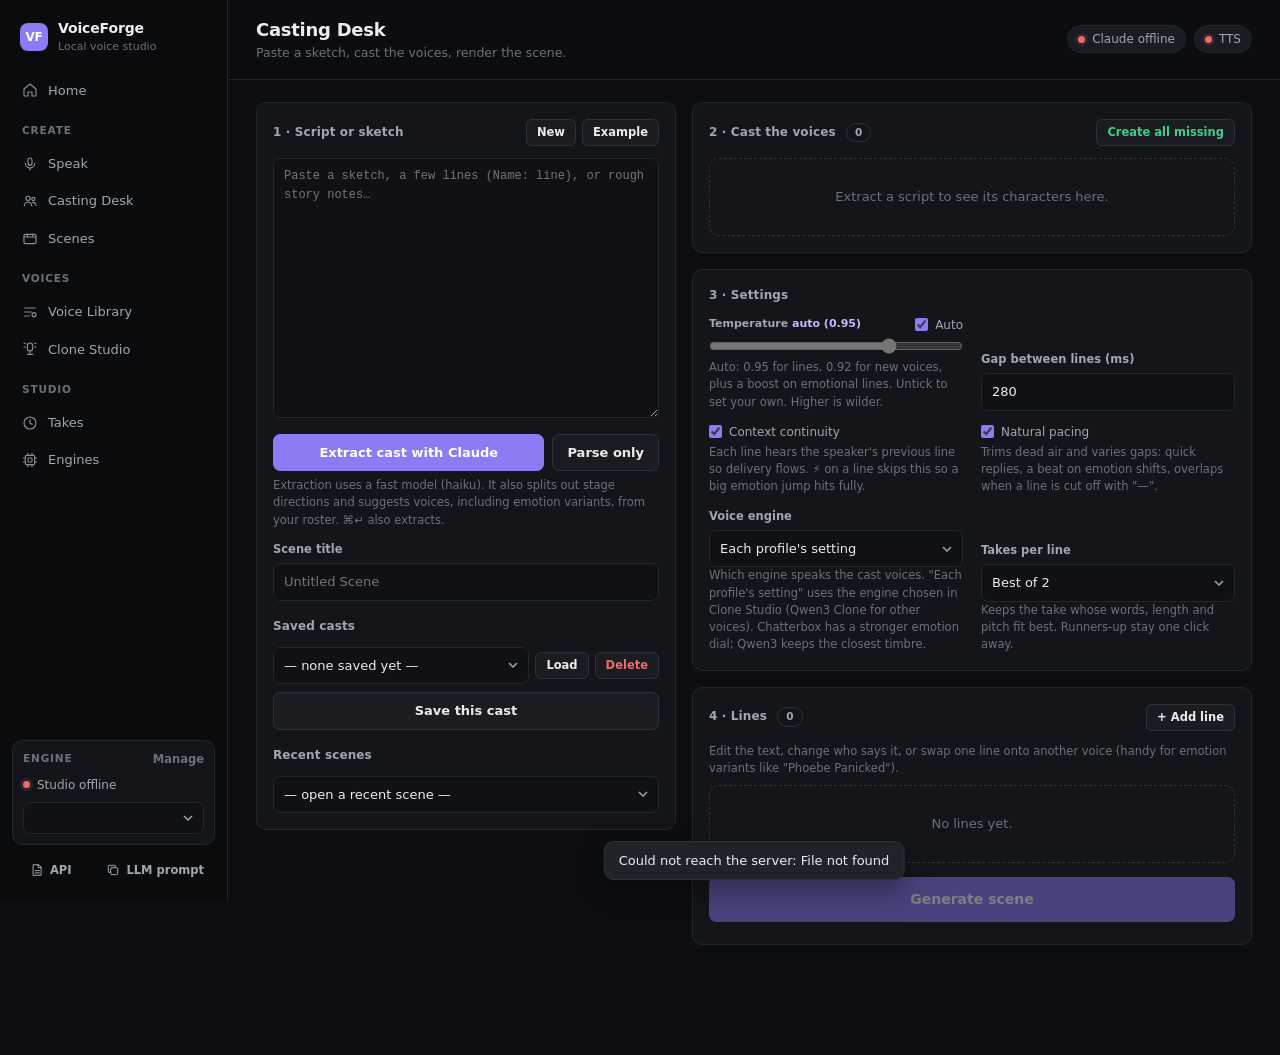
==== commit 349773d1: "Chatterbox anchor + emotion blend for Clone Studio profiles - Profile lines on Chatterbox mix the pr" ====
--- a/static/cast.html
+++ b/static/cast.html
@@ -132,10 +132,11 @@
           <div>
             <label class="field" style="margin-top: 0;">Voice engine</label>
             <select id="cloneEngine" onchange="saveDraft()">
+              <option value="">Each profile's setting</option>
               <option value="qwen3_clone">Qwen3 Clone</option>
               <option value="chatterbox">Chatterbox</option>
             </select>
-            <div class="dim">Which engine speaks the cast voices. Chatterbox has a stronger emotion dial; Qwen3 keeps the closest timbre.</div>
+            <div class="dim">Which engine speaks the cast voices. "Each profile's setting" uses the engine chosen in Clone Studio (Qwen3 Clone for other voices). Chatterbox has a stronger emotion dial; Qwen3 keeps the closest timbre.</div>
           </div>
           <div>
             <label class="field" style="margin-top: 0;">Takes per line</label>
@@ -818,7 +819,7 @@
         context_continuity: $('continuity').checked,
         natural_pacing: $('naturalPacing').checked,
         takes_per_line: parseInt($('takesPerLine').value, 10),
-        clone_model_id: $('cloneEngine').value,
+        clone_model_id: $('cloneEngine').value || null,
       };
     }
     async function renderScene() {
